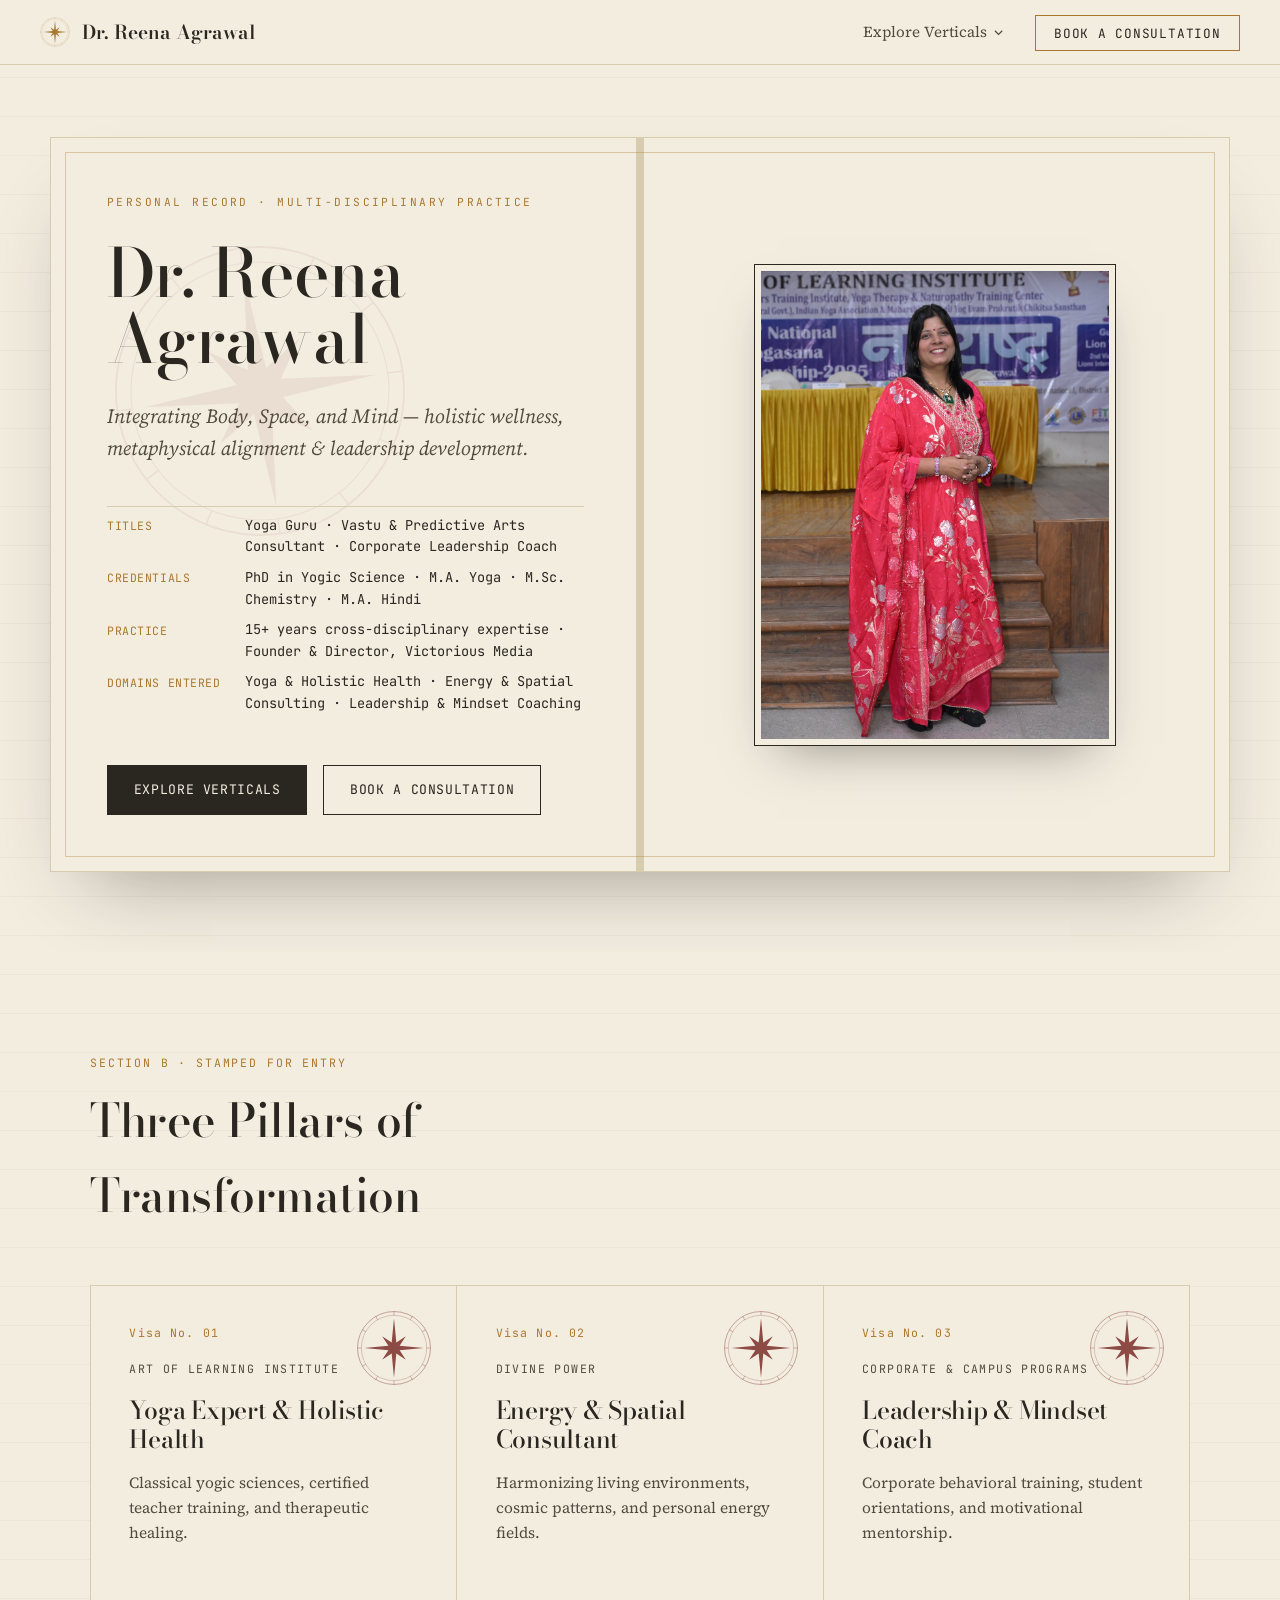
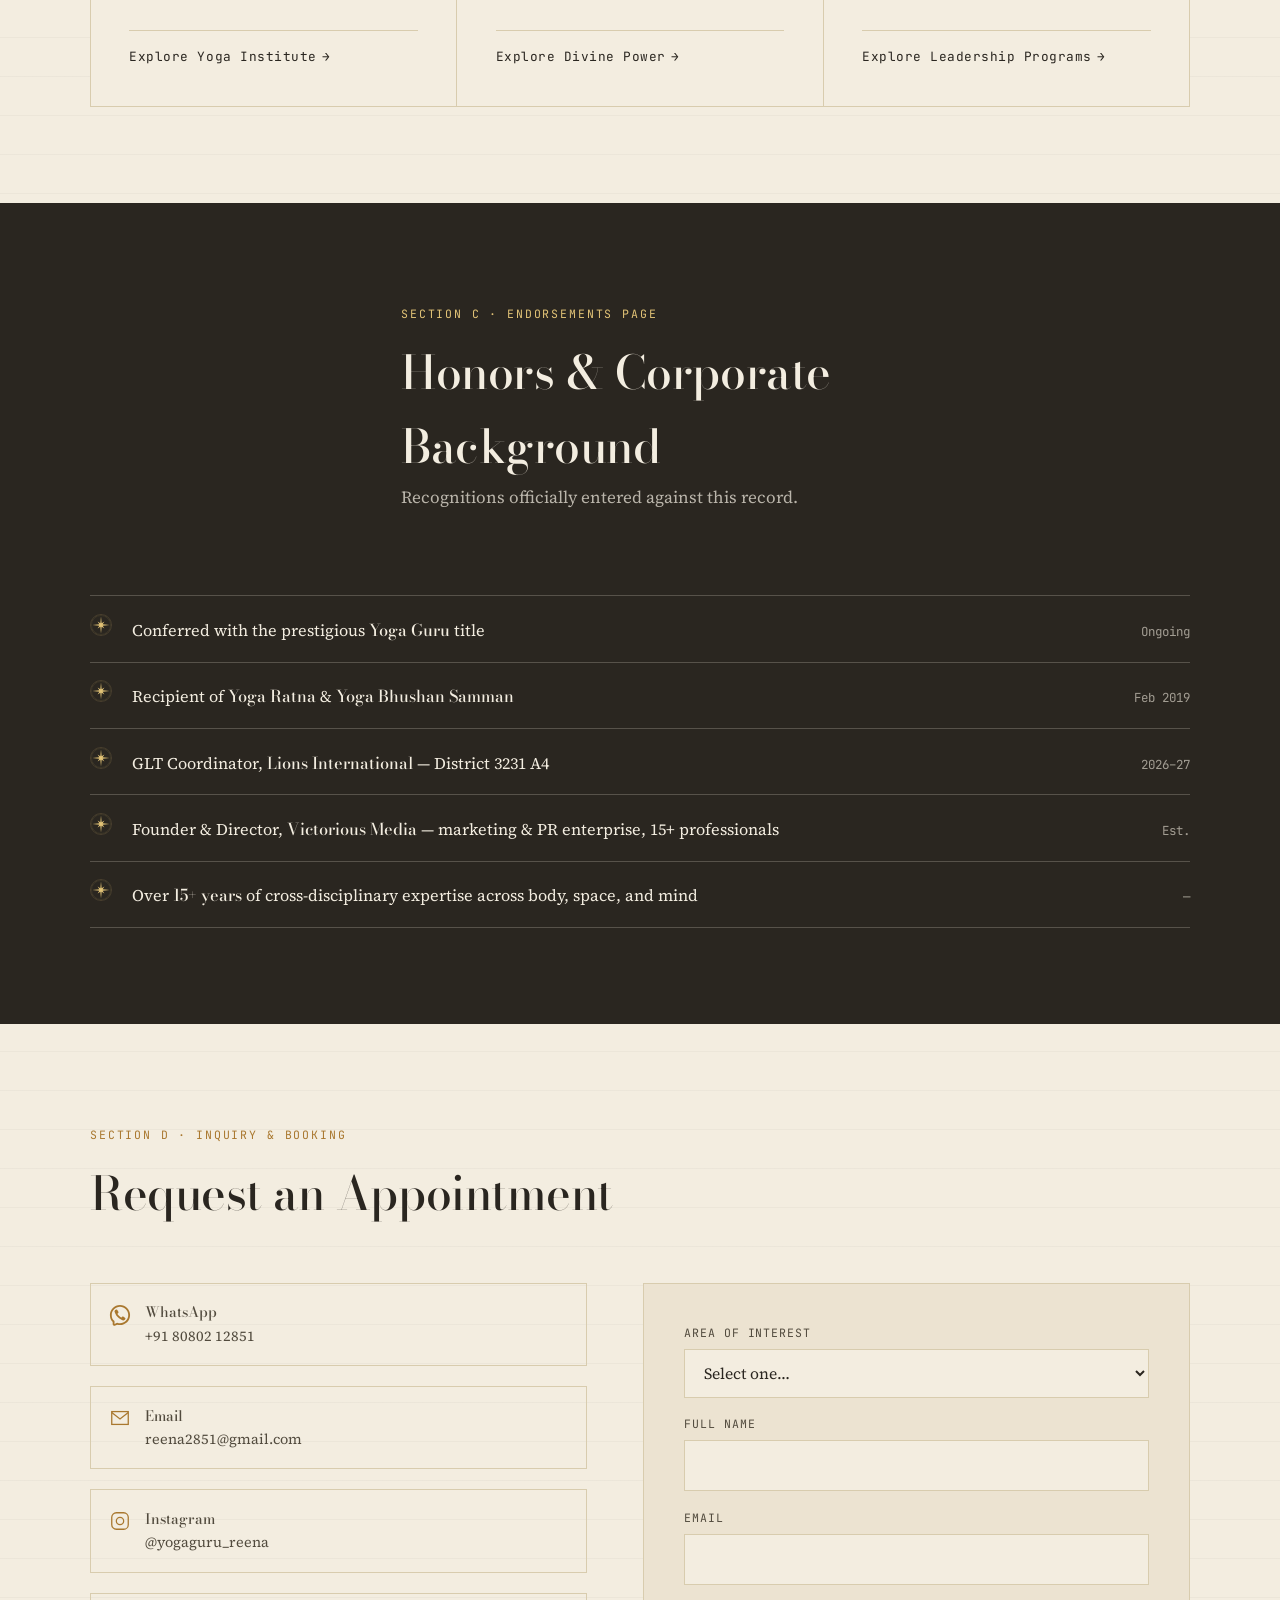
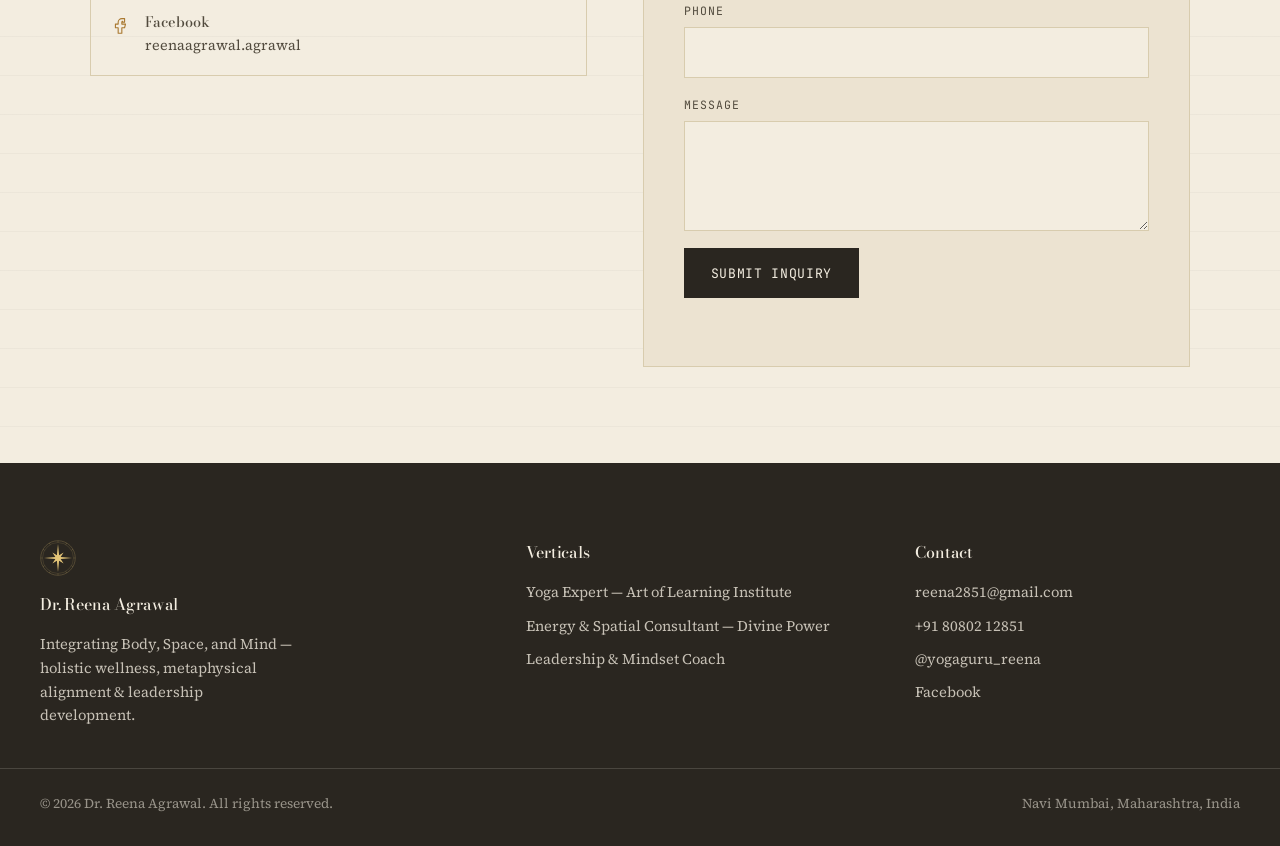
==== index.html @ efbd85fb "Build multi-vertical site for Dr. Reena Agrawal Static four-page site: a root personal-brand hub rou" ====
<!DOCTYPE html>
<html lang="en">
<head>
<meta charset="UTF-8">
<meta name="viewport" content="width=device-width, initial-scale=1.0">
<title>Dr. Reena Agrawal | Yoga Guru, Energy Consultant &amp; Leadership Coach</title>
<meta name="description" content="Dr. Reena Agrawal — Yoga Guru, Vastu &amp; predictive-arts consultant, and corporate leadership coach. Explore the Art of Learning Institute, Divine Power, and leadership programs.">
<link rel="icon" href="data:,">
<link rel="stylesheet" href="assets/css/root.css">
</head>
<body>
<!--
THESIS: A personal brand isn't a portfolio grid — it's a credentialed passport
granting entry to three domains, refusing the generic three-card hero template.
OWN-WORLD: Ivory laid paper, charcoal ink, warm-gold foil, a hand-drawn 12-point
compass-rose seal repeated as the site's colophon; Bodoni Moda display, Source
Serif 4 body, JetBrains Mono for credential data fields.
STORY: A visitor reads her as an internationally accredited guide, sees the
three domains as stamped visas she has already been granted passage into, and
chooses one to enter or books directly.
FIRST VIEWPORT: An open passport bio-data spread — her credential fields at
left as a data table, her portrait bordered like a passport photo at right, a
large translucent seal stamped across the fold.
FORM: Credential Passport, candidate 5 of 7 (audience-grounded list), seed key
a16bfc67, raised by the Provenance Ribbon's forking structure at the visa-panel
section.
FINISH: unreviewed and undocumented is unfinished; this build ends with the
finish review, the verdict, DESIGN.md, and every shipping raster carrying its
provenance.
-->
<a class="skip-link" href="#main">Skip to content</a>

<svg style="display:none" aria-hidden="true">
  <symbol id="seal-mark" viewBox="0 0 200 200">
    <circle cx="100" cy="100" r="96" fill="none" stroke="currentColor" stroke-width="1.25"/>
    <circle cx="100" cy="100" r="86" fill="none" stroke="currentColor" stroke-width="0.75"/>
    <g stroke="currentColor" stroke-width="1">
      <line x1="100" y1="4" x2="100" y2="14"/>
      <line x1="100" y1="4" x2="100" y2="14" transform="rotate(30 100 100)"/>
      <line x1="100" y1="4" x2="100" y2="14" transform="rotate(60 100 100)"/>
      <line x1="100" y1="4" x2="100" y2="14" transform="rotate(90 100 100)"/>
      <line x1="100" y1="4" x2="100" y2="14" transform="rotate(120 100 100)"/>
      <line x1="100" y1="4" x2="100" y2="14" transform="rotate(150 100 100)"/>
      <line x1="100" y1="4" x2="100" y2="14" transform="rotate(180 100 100)"/>
      <line x1="100" y1="4" x2="100" y2="14" transform="rotate(210 100 100)"/>
      <line x1="100" y1="4" x2="100" y2="14" transform="rotate(240 100 100)"/>
      <line x1="100" y1="4" x2="100" y2="14" transform="rotate(270 100 100)"/>
      <line x1="100" y1="4" x2="100" y2="14" transform="rotate(300 100 100)"/>
      <line x1="100" y1="4" x2="100" y2="14" transform="rotate(330 100 100)"/>
    </g>
    <path d="M100,22 L106.1,85.2 L131.1,68.9 L114.8,93.9 L178,100 L114.8,106.1 L131.1,131.1 L106.1,114.8 L100,178 L93.9,114.8 L68.9,131.1 L85.2,106.1 L22,100 L85.2,93.9 L68.9,68.9 L93.9,85.2 Z" fill="currentColor"/>
    <circle cx="100" cy="100" r="5" fill="currentColor"/>
  </symbol>
</svg>

<header class="site-header">
  <div class="site-header__inner">
    <a class="site-brand" href="index.html">
      <svg class="seal-mark"><use href="#seal-mark"></use></svg>
      Dr. Reena Agrawal
    </a>
    <nav class="site-nav">
      <button class="nav-toggle" aria-expanded="false" aria-controls="nav-menu" aria-label="Toggle menu">
        <svg width="22" height="16" viewBox="0 0 22 16" fill="none"><path d="M0 1H22M0 8H22M0 15H22" stroke="currentColor" stroke-width="1.5"/></svg>
      </button>
      <ul class="nav-menu" id="nav-menu">
        <li class="nav-item nav-item--dropdown" data-open="false">
          <button class="nav-dropdown-trigger" aria-expanded="false">
            Explore Verticals
            <svg class="chevron" viewBox="0 0 10 6" fill="none"><path d="M1 1L5 5L9 1" stroke="currentColor" stroke-width="1.4"/></svg>
          </button>
          <div class="nav-dropdown-collapse">
          <ul class="nav-dropdown">
            <li><a href="yoga-expert/index.html"><strong>Yoga Expert</strong><span>Art of Learning Institute</span></a></li>
            <li><a href="energy-spatial-consultant/index.html"><strong>Energy &amp; Spatial Consultant</strong><span>Divine Power</span></a></li>
            <li><a href="leadership-mindset-coach/index.html"><strong>Leadership &amp; Mindset Coach</strong><span>Corporate &amp; Campus Programs</span></a></li>
          </ul>
          </div>
        </li>
        <li><a class="nav-cta" href="#contact">Book a Consultation</a></li>
      </ul>
    </nav>
  </div>
</header>

<main id="main">

  <!-- ============ HERO: PASSPORT SPREAD ============ -->
  <section class="hero">
    <div class="passport-spread">
      <svg class="passport-seal seal-mark"><use href="#seal-mark"></use></svg>

      <div class="bio-data">
        <span class="bio-data__type">Personal Record &middot; Multi-Disciplinary Practice</span>
        <h1 class="bio-data__name">Dr. Reena<br>Agrawal</h1>
        <p class="bio-data__tagline">Integrating Body, Space, and Mind — holistic wellness, metaphysical alignment &amp; leadership development.</p>

        <dl class="bio-data__fields">
          <dt>Titles</dt>
          <dd>Yoga Guru &middot; Vastu &amp; Predictive Arts Consultant &middot; Corporate Leadership Coach</dd>
          <dt>Credentials</dt>
          <dd>PhD in Yogic Science &middot; M.A. Yoga &middot; M.Sc. Chemistry &middot; M.A. Hindi</dd>
          <dt>Practice</dt>
          <dd>15+ years cross-disciplinary expertise &middot; Founder &amp; Director, Victorious Media</dd>
          <dt>Domains Entered</dt>
          <dd>Yoga &amp; Holistic Health &middot; Energy &amp; Spatial Consulting &middot; Leadership &amp; Mindset Coaching</dd>
        </dl>

        <div class="hero-ctas">
          <a class="btn btn--primary" href="#verticals">Explore Verticals</a>
          <a class="btn btn--ghost" href="#contact">Book a Consultation</a>
        </div>
      </div>

      <figure class="passport-photo">
        <img src="assets/img/root/dr-agrawal-portrait.jpg" alt="Dr. Reena Agrawal, Yoga Guru, speaking on stage at the Art of Learning Institute's National Yogasana Championship" loading="eager">
      </figure>
    </div>
  </section>

  <!-- ============ THREE VISA PANELS ============ -->
  <section class="section" id="verticals">
    <div class="section-head">
      <span class="eyebrow-mono">Section B &middot; Stamped for Entry</span>
      <h2>Three Pillars of Transformation</h2>
    </div>

    <div class="visa-grid">
      <article class="visa-panel" data-reveal>
        <svg class="visa-panel__stamp"><use href="#seal-mark"></use></svg>
        <span class="visa-panel__no">Visa No. 01</span>
        <span class="visa-panel__brand">Art of Learning Institute</span>
        <h3>Yoga Expert &amp; Holistic Health</h3>
        <p>Classical yogic sciences, certified teacher training, and therapeutic healing.</p>
        <a class="visa-panel__link" href="yoga-expert/index.html">Explore Yoga Institute <span class="arrow">→</span></a>
      </article>

      <article class="visa-panel" data-reveal>
        <svg class="visa-panel__stamp"><use href="#seal-mark"></use></svg>
        <span class="visa-panel__no">Visa No. 02</span>
        <span class="visa-panel__brand">Divine Power</span>
        <h3>Energy &amp; Spatial Consultant</h3>
        <p>Harmonizing living environments, cosmic patterns, and personal energy fields.</p>
        <a class="visa-panel__link" href="energy-spatial-consultant/index.html">Explore Divine Power <span class="arrow">→</span></a>
      </article>

      <article class="visa-panel" data-reveal>
        <svg class="visa-panel__stamp"><use href="#seal-mark"></use></svg>
        <span class="visa-panel__no">Visa No. 03</span>
        <span class="visa-panel__brand">Corporate &amp; Campus Programs</span>
        <h3>Leadership &amp; Mindset Coach</h3>
        <p>Corporate behavioral training, student orientations, and motivational mentorship.</p>
        <a class="visa-panel__link" href="leadership-mindset-coach/index.html">Explore Leadership Programs <span class="arrow">→</span></a>
      </article>
    </div>
  </section>

  <!-- ============ ENDORSEMENTS (HONORS) ============ -->
  <section class="endorsements">
    <div class="section section-head" style="padding-bottom:0;">
      <span class="eyebrow-mono">Section C &middot; Endorsements Page</span>
      <h2>Honors &amp; Corporate Background</h2>
      <p>Recognitions officially entered against this record.</p>
    </div>
    <div class="section" style="padding-top:2rem;">
      <div class="ledger">
        <div class="ledger-row">
          <svg class="ledger-row__mark"><use href="#seal-mark"></use></svg>
          <span class="ledger-row__text">Conferred with the prestigious <strong>Yoga Guru</strong> title</span>
          <span class="ledger-row__date">Ongoing</span>
        </div>
        <div class="ledger-row">
          <svg class="ledger-row__mark"><use href="#seal-mark"></use></svg>
          <span class="ledger-row__text">Recipient of <strong>Yoga Ratna</strong> &amp; <strong>Yoga Bhushan Samman</strong></span>
          <span class="ledger-row__date">Feb 2019</span>
        </div>
        <div class="ledger-row">
          <svg class="ledger-row__mark"><use href="#seal-mark"></use></svg>
          <span class="ledger-row__text">GLT Coordinator, <strong>Lions International</strong> &mdash; District 3231 A4</span>
          <span class="ledger-row__date">2026&ndash;27</span>
        </div>
        <div class="ledger-row">
          <svg class="ledger-row__mark"><use href="#seal-mark"></use></svg>
          <span class="ledger-row__text">Founder &amp; Director, <strong>Victorious Media</strong> &mdash; marketing &amp; PR enterprise, 15+ professionals</span>
          <span class="ledger-row__date">Est.</span>
        </div>
        <div class="ledger-row">
          <svg class="ledger-row__mark"><use href="#seal-mark"></use></svg>
          <span class="ledger-row__text">Over <strong>15+ years</strong> of cross-disciplinary expertise across body, space, and mind</span>
          <span class="ledger-row__date">&mdash;</span>
        </div>
      </div>
    </div>
  </section>

  <!-- ============ CONTACT ============ -->
  <section class="section" id="contact">
    <div class="section-head">
      <span class="eyebrow-mono">Section D &middot; Inquiry &amp; Booking</span>
      <h2>Request an Appointment</h2>
    </div>

    <div class="contact-wrap">
      <div class="contact-channels">
        <a class="contact-channel" href="https://wa.me/918080212851" target="_blank" rel="noopener">
          <svg viewBox="0 0 24 24" fill="currentColor"><path d="M6.014 8.00613C6.12827 7.1024 7.30277 5.87414 8.23488 6.01043L8.23339 6.00894C9.14051 6.18132 9.85859 7.74261 10.2635 8.44465C10.5504 8.95402 10.3641 9.4701 10.0965 9.68787C9.7355 9.97883 9.17099 10.3803 9.28943 10.7834C9.5 11.5 12 14 13.2296 14.7107C13.695 14.9797 14.0325 14.2702 14.3207 13.9067C14.5301 13.6271 15.0466 13.46 15.5548 13.736C16.3138 14.178 17.0288 14.6917 17.69 15.27C18.0202 15.546 18.0977 15.9539 17.8689 16.385C17.4659 17.1443 16.3003 18.1456 15.4542 17.9421C13.9764 17.5868 8 15.27 6.08033 8.55801C5.97237 8.24048 5.99955 8.12044 6.014 8.00613Z"/><path fill-rule="evenodd" clip-rule="evenodd" d="M12 23C10.7764 23 10.0994 22.8687 9 22.5L6.89443 23.5528C5.56462 24.2177 4 23.2507 4 21.7639V19.5C1.84655 17.492 1 15.1767 1 12C1 5.92487 5.92487 1 12 1C18.0751 1 23 5.92487 23 12C23 18.0751 18.0751 23 12 23ZM6 18.6303L5.36395 18.0372C3.69087 16.4772 3 14.7331 3 12C3 7.02944 7.02944 3 12 3C16.9706 3 21 7.02944 21 12C21 16.9706 16.9706 21 12 21C11.0143 21 10.552 20.911 9.63595 20.6038L8.84847 20.3397L6 21.7639V18.6303Z"/></svg>
          <span><strong>WhatsApp</strong><span>+91 80802 12851</span></span>
        </a>
        <a class="contact-channel" href="mailto:reena2851@gmail.com">
          <svg viewBox="0 0 24 24" fill="none"><rect x="3" y="5" width="18" height="14" stroke="currentColor" stroke-width="1.4"/><path d="M3 6l9 7 9-7" stroke="currentColor" stroke-width="1.4"/></svg>
          <span><strong>Email</strong><span>reena2851@gmail.com</span></span>
        </a>
        <a class="contact-channel" href="https://www.instagram.com/yogaguru_reena/" target="_blank" rel="noopener">
          <svg viewBox="0 0 24 24" fill="none"><rect x="3" y="3" width="18" height="18" rx="5" stroke="currentColor" stroke-width="1.4"/><circle cx="12" cy="12" r="4" stroke="currentColor" stroke-width="1.4"/></svg>
          <span><strong>Instagram</strong><span>@yogaguru_reena</span></span>
        </a>
        <a class="contact-channel" href="https://www.facebook.com/reenaagrawal.agrawal" target="_blank" rel="noopener">
          <svg viewBox="0 0 24 24" fill="none"><path d="M14 9h3V5h-3c-2 0-4 1.6-4 4v2H7v4h3v6h4v-6h3l1-4h-4V9c0-.6.4-1 1-1Z" stroke="currentColor" stroke-width="1.2" stroke-linejoin="round"/></svg>
          <span><strong>Facebook</strong><span>reenaagrawal.agrawal</span></span>
        </a>
      </div>

      <form class="form-card" data-lead-form="index.html" action="https://formspree.io/f/YOUR_FORM_ID" method="POST">
        <div class="field">
          <label for="interest">Area of Interest</label>
          <select id="interest" name="Category" required>
            <option value="">Select one&hellip;</option>
            <option value="Yoga Training">Yoga Training</option>
            <option value="Vastu/Astro Consultation">Vastu / Astro Consultation</option>
            <option value="Corporate/Student Workshop">Corporate / Student Workshop</option>
          </select>
        </div>
        <div class="field">
          <label for="name">Full Name</label>
          <input id="name" name="Name" type="text" required>
        </div>
        <div class="field">
          <label for="email">Email</label>
          <input id="email" name="Email" type="email" required>
        </div>
        <div class="field">
          <label for="phone">Phone</label>
          <input id="phone" name="Phone" type="tel">
        </div>
        <div class="field">
          <label for="message">Message</label>
          <textarea id="message" name="Message"></textarea>
        </div>
        <button class="btn btn--primary" type="submit">Submit Inquiry</button>
        <p class="form-status" data-form-status role="status"></p>
      </form>
    </div>
  </section>

</main>

<footer class="site-footer">
  <div class="site-footer__inner">
    <div class="footer-brand">
      <svg class="seal-mark"><use href="#seal-mark"></use></svg>
      <h4>Dr. Reena Agrawal</h4>
      <p style="max-width:32ch;font-size:0.92rem;">Integrating Body, Space, and Mind — holistic wellness, metaphysical alignment &amp; leadership development.</p>
    </div>
    <div>
      <h4>Verticals</h4>
      <ul class="footer-links">
        <li><a href="yoga-expert/index.html">Yoga Expert — Art of Learning Institute</a></li>
        <li><a href="energy-spatial-consultant/index.html">Energy &amp; Spatial Consultant — Divine Power</a></li>
        <li><a href="leadership-mindset-coach/index.html">Leadership &amp; Mindset Coach</a></li>
      </ul>
    </div>
    <div>
      <h4>Contact</h4>
      <ul class="footer-links">
        <li><a href="mailto:reena2851@gmail.com">reena2851@gmail.com</a></li>
        <li><a href="https://wa.me/918080212851">+91 80802 12851</a></li>
        <li><a href="https://www.instagram.com/yogaguru_reena/">@yogaguru_reena</a></li>
        <li><a href="https://www.facebook.com/reenaagrawal.agrawal">Facebook</a></li>
      </ul>
    </div>
  </div>
  <div class="site-footer__bottom">
    <span>&copy; 2026 Dr. Reena Agrawal. All rights reserved.</span>
    <span>Navi Mumbai, Maharashtra, India</span>
  </div>
</footer>

<script src="assets/js/main.js"></script>
<script src="assets/js/root.js"></script>
</body>
</html>
---- assets/css/root.css ----
@import url("base.css");
@import url("https://fonts.googleapis.com/css2?family=Bodoni+Moda:ital,opsz,wght@0,6..96,400..700;1,6..96,400..700&family=Source+Serif+4:ital,opsz,wght@0,8..60,400;0,8..60,500;0,8..60,600;1,8..60,400&family=JetBrains+Mono:wght@400;500;600&display=swap");

:root {
  --ivory: #f3ede0;
  --ivory-deep: #ece3d1;
  --paper-line: #d8ccae;
  --charcoal: #2a2620;
  --charcoal-soft: #514a3d;
  --gold: #a9782f;
  --gold-bright: #c99a3f;
  --gold-foil: #e3c477;
  --stamp-red: #7c2f2a;

  --font-display: "Bodoni Moda", "Times New Roman", serif;
  --font-body: "Source Serif 4", Georgia, serif;
  --font-mono: "JetBrains Mono", ui-monospace, monospace;

  color-scheme: light;
}

body {
  background: var(--ivory);
  color: var(--charcoal);
  font-family: var(--font-body);
  font-size: 1.0625rem;
  line-height: 1.6;
  background-image:
    repeating-linear-gradient(180deg, transparent 0 38px, rgba(42,38,32,0.035) 38px 39px);
}

::selection { background: var(--gold-foil); color: var(--charcoal); }

:focus-visible { outline: 2px solid var(--gold); outline-offset: 3px; }

a { transition: opacity 0.2s ease; }

h1, h2, h3, h4 {
  font-family: var(--font-display);
  font-weight: 500;
  letter-spacing: -0.01em;
  color: var(--charcoal);
}

.eyebrow-mono {
  font-family: var(--font-mono);
  font-size: 0.72rem;
  letter-spacing: 0.16em;
  text-transform: uppercase;
  color: var(--gold);
}

.seal-mark { color: currentColor; }

/* ---------------- Header ---------------- */

.site-header {
  background: rgba(243, 237, 224, 0.88);
  backdrop-filter: blur(10px);
  border-bottom: 1px solid var(--paper-line);
}

.site-brand {
  font-family: var(--font-display);
  font-size: 1.2rem;
  color: var(--charcoal);
}

.site-brand .seal-mark {
  width: 30px;
  height: 30px;
  color: var(--gold);
}

.nav-menu a, .nav-dropdown-trigger { color: var(--charcoal-soft); font-size: 0.95rem; }
.nav-dropdown-trigger { font-family: inherit; }

.nav-dropdown {
  background: var(--ivory);
  border: 1px solid var(--paper-line);
  box-shadow: 0 18px 40px -18px rgba(42,38,32,0.35);
}

.nav-dropdown a { border-bottom: 1px solid var(--paper-line); }
.nav-dropdown a:last-child { border-bottom: none; }
.nav-dropdown a strong { font-family: var(--font-display); font-weight: 500; font-size: 1rem; }
.nav-dropdown a span { font-size: 0.8rem; color: var(--charcoal-soft); }
.nav-dropdown a:hover { background: var(--ivory-deep); }

.nav-cta {
  border: 1px solid var(--gold);
  padding: 0.55rem 1.15rem;
  color: var(--charcoal) !important;
  font-family: var(--font-mono);
  font-size: 0.8rem !important;
  letter-spacing: 0.06em;
  text-transform: uppercase;
}
.nav-cta:hover { background: var(--gold); color: var(--ivory) !important; }

@media (max-width: 860px) {
  .nav-menu { background: var(--ivory); border-left: 1px solid var(--paper-line); }
}

/* ---------------- Hero: Passport spread ---------------- */

.hero {
  position: relative;
  overflow: hidden;
  padding: clamp(2.5rem, 6vw, 4.5rem) clamp(1.25rem, 4vw, 2.5rem) clamp(3rem, 7vw, 5rem);
}

.passport-spread {
  max-width: 1180px;
  margin: 0 auto;
  position: relative;
  border: 1px solid var(--paper-line);
  background:
    linear-gradient(90deg, transparent 49.7%, var(--paper-line) 49.7% 50.3%, transparent 50.3%),
    var(--ivory);
  box-shadow: 0 40px 80px -40px rgba(42,38,32,0.45);
  display: grid;
  grid-template-columns: 1fr 1fr;
  min-height: 560px;
}

.passport-spread::before {
  content: "";
  position: absolute;
  inset: 14px;
  border: 1px solid rgba(169,120,47,0.35);
  pointer-events: none;
}

.passport-seal {
  position: absolute;
  top: 14%;
  left: 5%;
  width: clamp(180px, 26vw, 300px);
  height: clamp(180px, 26vw, 300px);
  color: var(--stamp-red);
  opacity: 0.07;
  transform: rotate(-8deg);
  pointer-events: none;
  z-index: 0;
}

.bio-data {
  position: relative;
  z-index: 2;
  padding: clamp(2rem, 5vw, 3.5rem);
  display: flex;
  flex-direction: column;
  gap: 1.75rem;
}

.bio-data__type {
  font-family: var(--font-mono);
  font-size: 0.7rem;
  letter-spacing: 0.22em;
  text-transform: uppercase;
  color: var(--gold);
}

.bio-data__name {
  font-size: clamp(2.4rem, 6vw, 4.2rem);
  line-height: 0.98;
}

.bio-data__tagline {
  max-width: 46ch;
  font-size: clamp(1.05rem, 2vw, 1.25rem);
  color: var(--charcoal-soft);
  font-style: italic;
}

.bio-data__fields {
  display: grid;
  grid-template-columns: auto 1fr;
  gap: 0.55rem 1.5rem;
  font-family: var(--font-mono);
  font-size: 0.85rem;
  padding-top: 0.5rem;
  border-top: 1px solid var(--paper-line);
}

.bio-data__fields dt {
  color: var(--gold);
  letter-spacing: 0.05em;
  text-transform: uppercase;
  font-size: 0.72rem;
  align-self: start;
  padding-top: 0.15rem;
}

.bio-data__fields dd {
  margin: 0;
  color: var(--charcoal);
}

.hero-ctas {
  display: flex;
  flex-wrap: wrap;
  gap: 1rem;
  margin-top: 0.5rem;
}

.btn {
  display: inline-flex;
  align-items: center;
  gap: 0.5em;
  padding: 0.85rem 1.6rem;
  font-family: var(--font-mono);
  font-size: 0.82rem;
  letter-spacing: 0.05em;
  text-transform: uppercase;
  border: 1px solid var(--charcoal);
}

.btn--primary { background: var(--charcoal); color: var(--ivory); }
.btn--primary:hover { background: var(--gold); border-color: var(--gold); color: var(--charcoal); }
.btn--ghost { background: transparent; color: var(--charcoal); }
.btn--ghost:hover { background: var(--charcoal); color: var(--ivory); }

.passport-photo {
  position: relative;
  z-index: 2;
  width: min(100%, 360px);
  margin: clamp(1.75rem, 4vw, 3rem) auto;
  border: 6px solid var(--ivory);
  outline: 1px solid var(--charcoal);
  box-shadow: 0 24px 50px -24px rgba(42,38,32,0.5);
  overflow: hidden;
  aspect-ratio: 3 / 4;
  align-self: center;
}

.passport-photo img {
  width: 100%;
  height: 100%;
  object-fit: cover;
  filter: sepia(0.12) saturate(1.05) contrast(1.02);
}

@media (max-width: 860px) {
  .passport-spread {
    grid-template-columns: 1fr;
    background: var(--ivory);
  }
  .passport-photo { margin: 0 auto clamp(1.75rem, 4vw, 3rem); order: -1; aspect-ratio: 16/10; }
}

/* ---------------- Section shell ---------------- */

.section {
  max-width: 1180px;
  margin: 0 auto;
  padding: clamp(3.5rem, 8vw, 6rem) clamp(1.25rem, 4vw, 2.5rem);
}

.section-head {
  max-width: 62ch;
  margin-bottom: clamp(2rem, 5vw, 3.25rem);
}

.section-head h2 {
  font-size: clamp(1.9rem, 4vw, 2.9rem);
  margin-top: 0.6rem;
}

/* ---------------- Visa panels (verticals) ---------------- */

.visa-grid {
  display: grid;
  grid-template-columns: repeat(3, 1fr);
  gap: 1px;
  background: var(--paper-line);
  border: 1px solid var(--paper-line);
}

.visa-panel {
  position: relative;
  background: var(--ivory);
  padding: clamp(1.85rem, 3vw, 2.5rem);
  display: flex;
  flex-direction: column;
  gap: 1.1rem;
  min-height: 420px;
  opacity: 0;
  transform: translateY(18px);
  transition: opacity 0.6s ease, transform 0.6s ease;
}

.visa-panel[data-revealed="true"] { opacity: 1; transform: translateY(0); }
.visa-panel:nth-child(2) { transition-delay: 0.12s; }
.visa-panel:nth-child(3) { transition-delay: 0.24s; }

.visa-panel__stamp {
  position: absolute;
  top: 1.5rem;
  right: 1.5rem;
  width: 76px;
  height: 76px;
  color: var(--stamp-red);
  opacity: 0.85;
}

.visa-panel__no {
  font-family: var(--font-mono);
  font-size: 0.72rem;
  color: var(--gold);
  letter-spacing: 0.1em;
}

.visa-panel__brand {
  font-family: var(--font-mono);
  font-size: 0.72rem;
  text-transform: uppercase;
  letter-spacing: 0.12em;
  color: var(--charcoal-soft);
}

.visa-panel h3 {
  font-size: 1.55rem;
  line-height: 1.15;
}

.visa-panel p { color: var(--charcoal-soft); font-size: 0.97rem; }

.visa-panel__link {
  margin-top: auto;
  font-family: var(--font-mono);
  font-size: 0.8rem;
  letter-spacing: 0.04em;
  padding-top: 1rem;
  border-top: 1px solid var(--paper-line);
  display: inline-flex;
  align-items: center;
  gap: 0.4em;
}

.visa-panel__link .arrow { transition: transform 0.2s ease; }
.visa-panel:hover .visa-panel__link .arrow { transform: translateX(4px); }

@media (max-width: 900px) {
  .visa-grid { grid-template-columns: 1fr; }
}

/* ---------------- Endorsements (honors) ---------------- */

.endorsements {
  background: var(--charcoal);
  color: var(--ivory);
}

.endorsements h2 { color: var(--ivory); }
.endorsements .section-head p { color: rgba(243,237,224,0.72); }
.endorsements .eyebrow-mono { color: var(--gold-foil); }

.ledger {
  display: grid;
  gap: 0;
  border-top: 1px solid rgba(243,237,224,0.22);
}

.ledger-row {
  display: grid;
  grid-template-columns: auto 1fr auto;
  gap: 1.25rem;
  align-items: baseline;
  padding: 1.1rem 0;
  border-bottom: 1px solid rgba(243,237,224,0.22);
}

.ledger-row__mark {
  width: 22px;
  height: 22px;
  color: var(--gold-foil);
  flex-shrink: 0;
}

.ledger-row__text { font-size: 1.02rem; }
.ledger-row__text strong { font-family: var(--font-display); font-weight: 500; }

.ledger-row__date {
  font-family: var(--font-mono);
  font-size: 0.78rem;
  color: rgba(243,237,224,0.6);
  white-space: nowrap;
}

/* ---------------- Contact ---------------- */

.contact-wrap {
  display: grid;
  grid-template-columns: 1fr 1.1fr;
  gap: clamp(2rem, 5vw, 3.5rem);
  align-items: start;
}

@media (max-width: 900px) {
  .contact-wrap { grid-template-columns: 1fr; }
}

.contact-channels {
  display: flex;
  flex-direction: column;
  gap: 1.25rem;
}

.contact-channel {
  display: flex;
  align-items: flex-start;
  gap: 0.9rem;
  padding: 1.1rem;
  border: 1px solid var(--paper-line);
}

.contact-channel svg { width: 22px; height: 22px; color: var(--gold); flex-shrink: 0; margin-top: 0.15rem; }
.contact-channel strong { font-family: var(--font-display); font-weight: 500; display: block; }
.contact-channel span { font-size: 0.9rem; color: var(--charcoal-soft); }

.form-card {
  border: 1px solid var(--paper-line);
  padding: clamp(1.75rem, 4vw, 2.5rem);
  background: var(--ivory-deep);
}

.field {
  display: flex;
  flex-direction: column;
  gap: 0.4rem;
  margin-bottom: 1.1rem;
}

.field label {
  font-family: var(--font-mono);
  font-size: 0.72rem;
  letter-spacing: 0.08em;
  text-transform: uppercase;
  color: var(--charcoal-soft);
}

.field input, .field select, .field textarea {
  border: 1px solid var(--paper-line);
  background: var(--ivory);
  padding: 0.75rem 0.9rem;
  font-family: var(--font-body);
  font-size: 0.98rem;
  color: var(--charcoal);
}

.field input:focus, .field select:focus, .field textarea:focus {
  outline: 2px solid var(--gold);
  outline-offset: 1px;
}

.field textarea { resize: vertical; min-height: 110px; }

.form-status {
  font-family: var(--font-mono);
  font-size: 0.82rem;
  margin-top: 0.75rem;
  min-height: 1.2em;
}

.form-status[data-state="notice"] { color: var(--stamp-red); }
.form-status[data-state="pending"] { color: var(--gold); }

/* ---------------- Footer ---------------- */

.site-footer {
  background: var(--charcoal);
  color: rgba(243,237,224,0.78);
}

.site-footer h4 {
  color: var(--ivory);
  font-size: 1rem;
  margin-bottom: 1rem;
}

.site-footer a:hover { opacity: 0.7; }

.footer-brand .seal-mark { width: 36px; height: 36px; color: var(--gold-foil); margin-bottom: 1rem; }

.footer-links li { margin-bottom: 0.6rem; font-size: 0.92rem; }

.site-footer__bottom {
  border-top: 1px solid rgba(243,237,224,0.16);
  color: rgba(243,237,224,0.55);
}
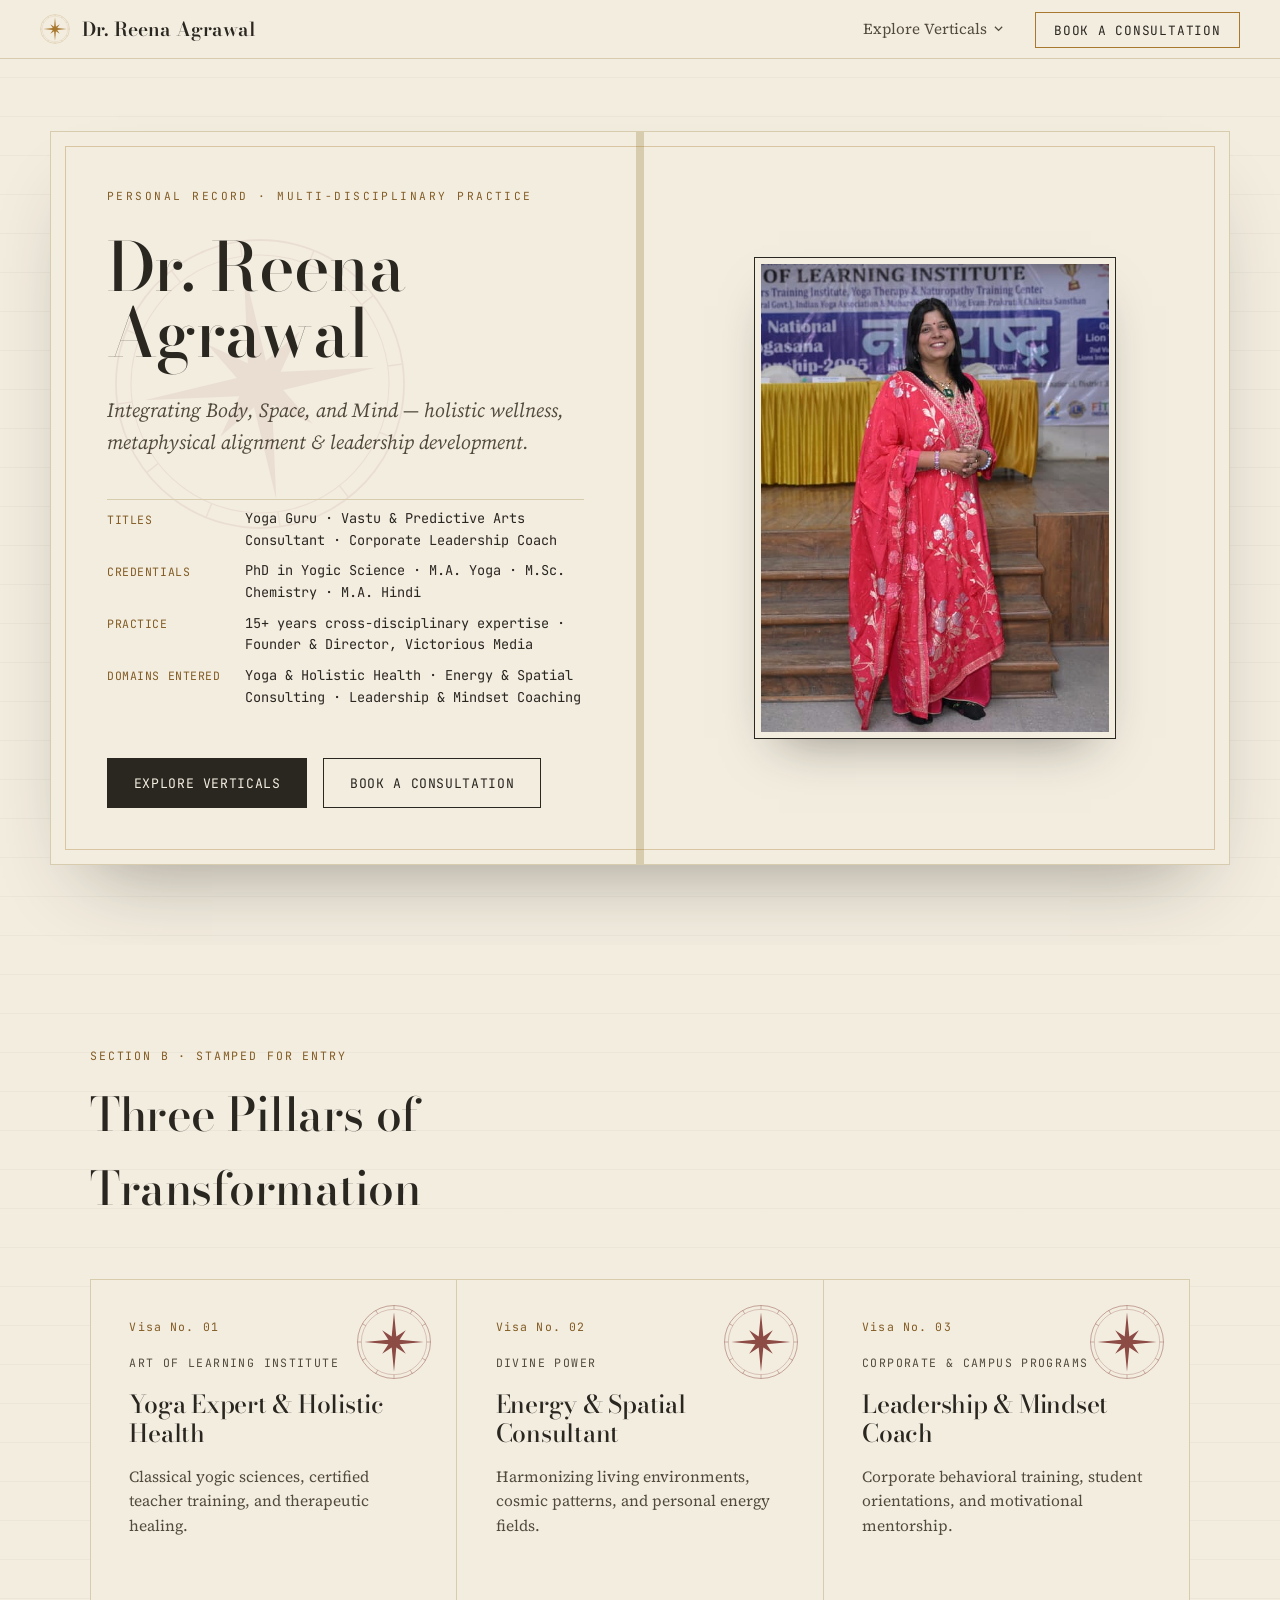
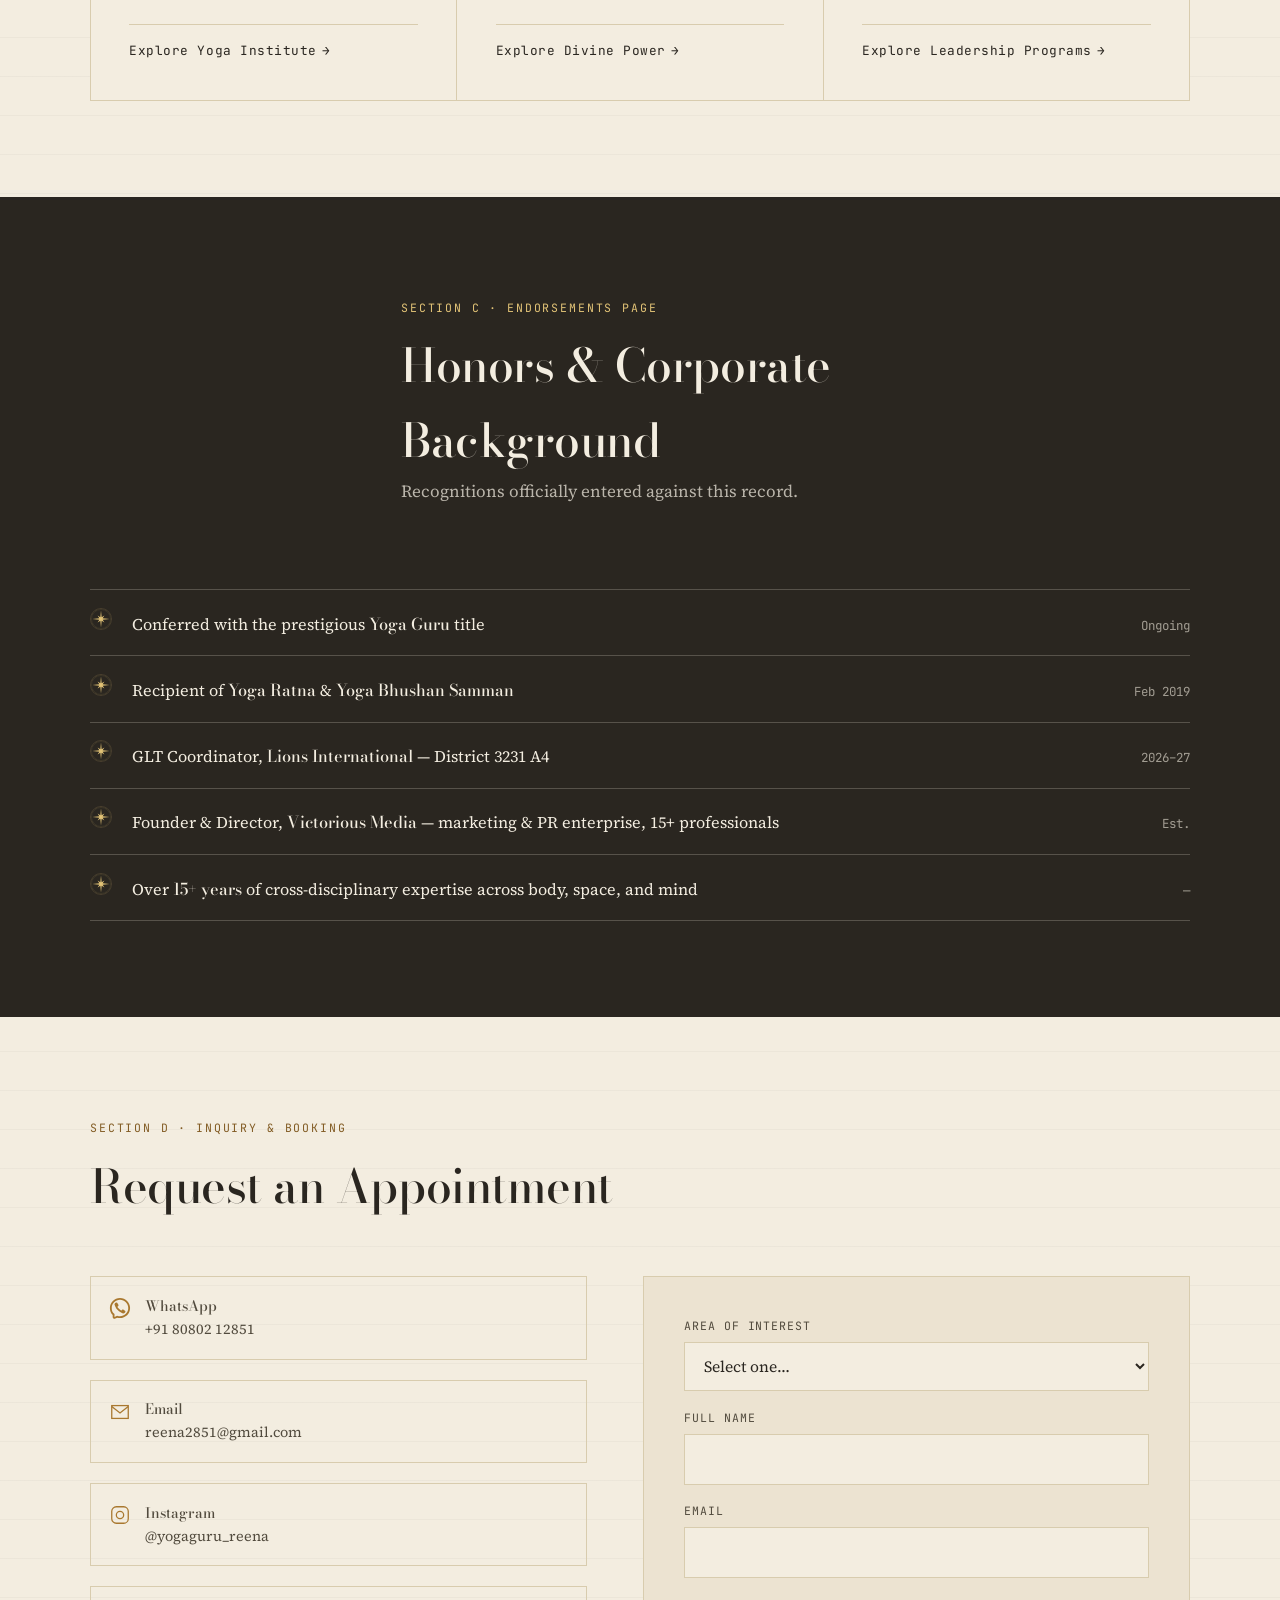
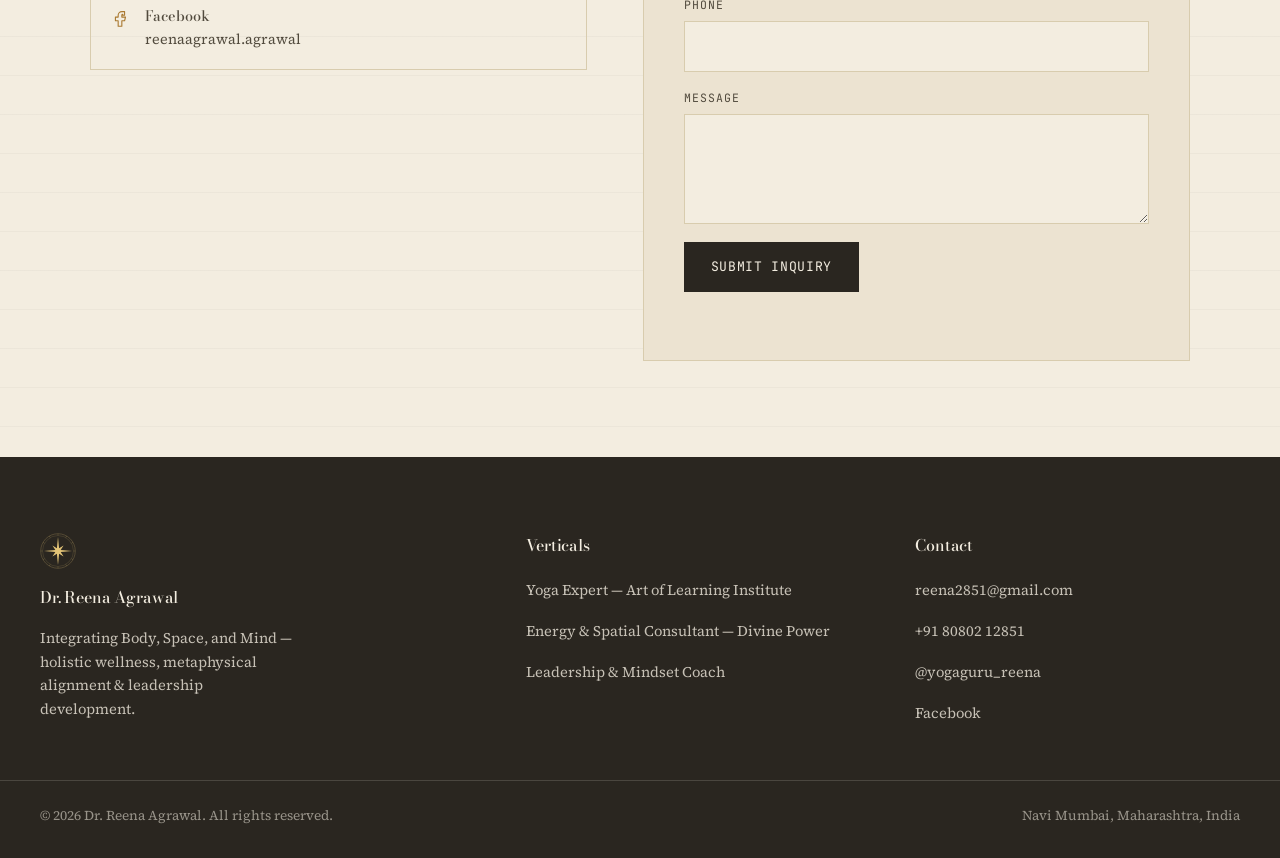
==== commit 0defd0aa: "Fix audit findings: mobile form overflow, contrast, a11y, motion, fonts - Contact form no longer cli" ====
--- a/index.html
+++ b/index.html
@@ -6,6 +6,10 @@
 <title>Dr. Reena Agrawal | Yoga Guru, Energy Consultant &amp; Leadership Coach</title>
 <meta name="description" content="Dr. Reena Agrawal — Yoga Guru, Vastu &amp; predictive-arts consultant, and corporate leadership coach. Explore the Art of Learning Institute, Divine Power, and leadership programs.">
 <link rel="icon" href="data:,">
+<link rel="preconnect" href="https://fonts.googleapis.com">
+<link rel="preconnect" href="https://fonts.gstatic.com" crossorigin>
+<link rel="stylesheet" href="https://fonts.googleapis.com/css2?family=Bodoni+Moda:ital,opsz,wght@0,6..96,400..700;1,6..96,400..700&amp;family=Source+Serif+4:ital,opsz,wght@0,8..60,400;0,8..60,500;0,8..60,600;1,8..60,400&amp;family=JetBrains+Mono:wght@400;500;600&amp;display=swap">
+<link rel="stylesheet" href="assets/css/base.css">
 <link rel="stylesheet" href="assets/css/root.css">
 </head>
 <body>
@@ -65,12 +69,12 @@
       </button>
       <ul class="nav-menu" id="nav-menu">
         <li class="nav-item nav-item--dropdown" data-open="false">
-          <button class="nav-dropdown-trigger" aria-expanded="false">
+          <button class="nav-dropdown-trigger" aria-expanded="false" aria-controls="verticals-menu">
             Explore Verticals
             <svg class="chevron" viewBox="0 0 10 6" fill="none"><path d="M1 1L5 5L9 1" stroke="currentColor" stroke-width="1.4"/></svg>
           </button>
           <div class="nav-dropdown-collapse">
-          <ul class="nav-dropdown">
+          <ul class="nav-dropdown" id="verticals-menu">
             <li><a href="yoga-expert/index.html"><strong>Yoga Expert</strong><span>Art of Learning Institute</span></a></li>
             <li><a href="energy-spatial-consultant/index.html"><strong>Energy &amp; Spatial Consultant</strong><span>Divine Power</span></a></li>
             <li><a href="leadership-mindset-coach/index.html"><strong>Leadership &amp; Mindset Coach</strong><span>Corporate &amp; Campus Programs</span></a></li>
@@ -113,7 +117,7 @@
       </div>
 
       <figure class="passport-photo">
-        <img src="assets/img/root/dr-agrawal-portrait.jpg" alt="Dr. Reena Agrawal, Yoga Guru, speaking on stage at the Art of Learning Institute's National Yogasana Championship" loading="eager">
+        <img src="assets/img/root/dr-agrawal-portrait.jpg" srcset="assets/img/root/dr-agrawal-portrait-800.jpg 800w, assets/img/root/dr-agrawal-portrait.jpg 1600w" sizes="(max-width: 860px) 100vw, 480px" alt="Dr. Reena Agrawal, Yoga Guru, speaking on stage at the Art of Learning Institute's National Yogasana Championship" loading="eager">
       </figure>
     </div>
   </section>
--- a/assets/css/base.css
+++ b/assets/css/base.css
@@ -0,0 +1,380 @@
+/* ============================================================
+   BASE — shared reset, typography loading, and structural
+   skeleton for header/footer. Each vertical reskins these
+   classes with its own palette; markup and behavior stay
+   consistent so the site reads as one hand across four worlds.
+   ============================================================ */
+
+*, *::before, *::after { box-sizing: border-box; }
+
+html {
+  -webkit-text-size-adjust: 100%;
+  scroll-behavior: smooth;
+  overflow-x: hidden;
+}
+
+body {
+  margin: 0;
+  min-height: 100vh;
+  -webkit-font-smoothing: antialiased;
+  text-rendering: optimizeLegibility;
+}
+
+img, picture, video, canvas, svg {
+  display: block;
+  max-width: 100%;
+}
+
+input, button, textarea, select {
+  font: inherit;
+  color: inherit;
+}
+
+button { cursor: pointer; }
+
+a {
+  color: inherit;
+  text-decoration: none;
+}
+
+ul, ol { list-style: none; margin: 0; padding: 0; }
+
+h1, h2, h3, h4, p, figure { margin: 0; }
+
+.visually-hidden {
+  position: absolute;
+  width: 1px;
+  height: 1px;
+  padding: 0;
+  margin: -1px;
+  overflow: hidden;
+  clip: rect(0, 0, 0, 0);
+  white-space: nowrap;
+  border: 0;
+}
+
+:focus-visible {
+  outline-offset: 3px;
+}
+
+/* ---------- Shared header skeleton ---------- */
+
+.site-header {
+  position: sticky;
+  top: 0;
+  z-index: 100;
+  width: 100%;
+}
+
+.site-header__inner {
+  max-width: 1280px;
+  margin: 0 auto;
+  display: flex;
+  align-items: center;
+  justify-content: space-between;
+  gap: 1.5rem;
+  padding: 0.8rem clamp(1.25rem, 4vw, 2.5rem);
+}
+
+.site-header__brands {
+  display: flex;
+  align-items: center;
+  gap: clamp(1rem, 3vw, 2rem);
+  min-width: 0;
+}
+
+.site-header__subbrand {
+  display: flex;
+  align-items: center;
+  gap: 0.65rem;
+  padding-left: clamp(1rem, 3vw, 2rem);
+  border-left: 1px solid rgba(128, 128, 128, 0.35);
+  font-family: var(--font-mono);
+  font-size: 0.76rem;
+  letter-spacing: 0.02em;
+  white-space: nowrap;
+}
+
+.site-header__submark {
+  height: 34px;
+  width: auto;
+  display: block;
+  transform-origin: left center;
+  transition: transform 0.25s ease;
+}
+
+.site-header[data-scrolled="true"] .site-header__submark {
+  transform: scale(0.72);
+}
+
+@media (max-width: 1080px) {
+  .site-header__subbrand { display: none; }
+}
+
+.site-brand {
+  display: flex;
+  align-items: center;
+  gap: 0.75rem;
+  font-weight: 600;
+  white-space: nowrap;
+}
+
+.site-nav {
+  display: flex;
+  align-items: center;
+}
+
+.nav-toggle {
+  display: none;
+  background: none;
+  border: none;
+  padding: 0.5rem;
+}
+
+.nav-menu {
+  display: flex;
+  align-items: center;
+  gap: clamp(1rem, 2.5vw, 2rem);
+}
+
+.nav-item--dropdown {
+  position: relative;
+}
+
+.nav-dropdown-trigger {
+  display: flex;
+  align-items: center;
+  gap: 0.4em;
+  background: none;
+  border: none;
+  padding: 0.25rem 0;
+}
+
+.nav-dropdown-trigger .chevron {
+  transition: transform 0.25s ease;
+  width: 0.6em;
+  height: 0.6em;
+}
+
+.nav-item--dropdown[data-open="true"] .chevron {
+  transform: rotate(180deg);
+}
+
+.nav-dropdown {
+  position: absolute;
+  top: calc(100% + 0.9rem);
+  left: 50%;
+  transform: translateX(-50%) translateY(-8px);
+  min-width: 320px;
+  opacity: 0;
+  visibility: hidden;
+  pointer-events: none;
+  transition: opacity 0.2s ease, transform 0.2s ease;
+  z-index: 50;
+}
+
+.nav-item--dropdown[data-open="true"] .nav-dropdown {
+  opacity: 1;
+  visibility: visible;
+  pointer-events: auto;
+  transform: translateX(-50%) translateY(0);
+}
+
+.nav-dropdown a {
+  display: flex;
+  flex-direction: column;
+  gap: 0.15rem;
+  padding: 0.85rem 1.1rem;
+}
+
+@media (max-width: 860px) {
+  .nav-toggle { display: inline-flex; align-items: center; justify-content: center; min-width: 44px; min-height: 44px; }
+
+  .nav-menu > li > a,
+  .nav-dropdown-trigger {
+    display: flex;
+    align-items: center;
+    min-height: 44px;
+  }
+
+  .nav-menu {
+    position: fixed;
+    inset: 0 0 0 auto;
+    width: min(86vw, 380px);
+    height: 100vh;
+    flex-direction: column;
+    align-items: stretch;
+    justify-content: flex-start;
+    padding: 5.5rem 1.75rem 2rem;
+    transform: translateX(100%);
+    transition: transform 0.35s ease;
+    overflow-y: auto;
+  }
+
+  .nav-menu[data-open="true"] { transform: translateX(0); }
+
+  .nav-item--dropdown { width: 100%; }
+
+  .nav-dropdown-collapse {
+    display: grid;
+    grid-template-rows: 0fr;
+    transition: grid-template-rows 0.3s ease;
+  }
+
+  .nav-item--dropdown[data-open="true"] .nav-dropdown-collapse {
+    grid-template-rows: 1fr;
+  }
+
+  .nav-dropdown,
+  .nav-item--dropdown[data-open="true"] .nav-dropdown {
+    position: static;
+    left: auto;
+    transform: none;
+    min-width: 0;
+    width: 100%;
+    opacity: 1;
+    visibility: visible;
+    pointer-events: auto;
+    min-height: 0;
+    overflow: hidden;
+  }
+}
+
+/* ---------- Shared footer skeleton ---------- */
+
+.site-footer {
+  width: 100%;
+}
+
+.site-footer__inner {
+  max-width: 1280px;
+  margin: 0 auto;
+  padding: clamp(3rem, 6vw, 5rem) clamp(1.25rem, 4vw, 2.5rem) 2.5rem;
+  display: grid;
+  grid-template-columns: 1.3fr 1fr 1fr;
+  gap: clamp(2rem, 5vw, 4rem);
+}
+
+.site-footer__bottom {
+  max-width: 1280px;
+  margin: 0 auto;
+  padding: 1.5rem clamp(1.25rem, 4vw, 2.5rem) 2rem;
+  display: flex;
+  flex-wrap: wrap;
+  align-items: center;
+  justify-content: space-between;
+  gap: 1rem;
+  font-size: 0.85rem;
+}
+
+@media (max-width: 760px) {
+  .site-footer__inner {
+    grid-template-columns: 1fr;
+    gap: 2.5rem;
+  }
+}
+
+/* Footer links sit in stacked lists — give each a 24px+ hit area (WCAG 2.5.8). */
+.site-footer__inner li a {
+  display: inline-block;
+  padding-block: 0.25rem;
+}
+
+/* ---------- Shared form + button sizing ---------- */
+
+.btn { min-height: 44px; }
+
+/* Grid tracks default to min-content; a long <option> would otherwise
+   push the whole contact column past a phone's edge. */
+.contact-wrap > * { min-width: 0; }
+
+.field input,
+.field select,
+.field textarea {
+  width: 100%;
+  max-width: 100%;
+  min-width: 0;
+}
+
+/* ---------- Shared skip link ---------- */
+
+.skip-link {
+  position: fixed;
+  top: -100px;
+  left: 1rem;
+  z-index: 1000;
+  padding: 0.75rem 1.25rem;
+  transition: top 0.2s ease;
+}
+
+.skip-link:focus {
+  top: 1rem;
+}
+
+/* ---------- Shared lightbox ---------- */
+
+.lightbox {
+  position: fixed;
+  inset: 0;
+  z-index: 300;
+  display: flex;
+  align-items: center;
+  justify-content: center;
+  padding: clamp(1.5rem, 6vw, 5rem);
+  background: rgba(10, 8, 6, 0.9);
+}
+
+.lightbox[hidden] { display: none; }
+
+.lightbox__img {
+  max-width: 100%;
+  max-height: 100%;
+  object-fit: contain;
+  box-shadow: 0 30px 80px rgba(0, 0, 0, 0.6);
+}
+
+.lightbox__close {
+  position: absolute;
+  top: clamp(1rem, 3vw, 2rem);
+  right: clamp(1rem, 3vw, 2rem);
+  width: 44px;
+  height: 44px;
+  border: 1px solid rgba(255, 255, 255, 0.4);
+  background: rgba(255, 255, 255, 0.08);
+  color: #fff;
+  font-size: 1.6rem;
+  line-height: 1;
+  display: flex;
+  align-items: center;
+  justify-content: center;
+}
+
+.lightbox__close:hover { background: rgba(255, 255, 255, 0.18); }
+
+/* ---------- Reduced motion ----------
+   Keep every state change (reveals still fade in, the header mark still
+   shrinks) but drop travel, rotation and looping pulses. */
+
+@media (prefers-reduced-motion: reduce) {
+  html { scroll-behavior: auto; }
+
+  [data-reveal] {
+    transform: none !important;
+    transition: opacity 0.3s ease !important;
+  }
+
+  .site-header__submark,
+  .nav-menu,
+  .nav-dropdown,
+  .nav-dropdown-collapse,
+  .nav-dropdown-trigger .chevron {
+    transition: none;
+  }
+
+  /* Page stylesheets load after base.css, so these need the extra weight. */
+  .compass-needle { animation: none !important; }
+
+  .radar-sweep { animation: none !important; opacity: 0.15; }
+
+  .radar-blip { animation: none !important; opacity: 0.9 !important; }
+}
--- a/assets/css/root.css
+++ b/assets/css/root.css
@@ -1,5 +1,3 @@
-@import url("base.css");
-@import url("https://fonts.googleapis.com/css2?family=Bodoni+Moda:ital,opsz,wght@0,6..96,400..700;1,6..96,400..700&family=Source+Serif+4:ital,opsz,wght@0,8..60,400;0,8..60,500;0,8..60,600;1,8..60,400&family=JetBrains+Mono:wght@400;500;600&display=swap");
 
 :root {
   --ivory: #f3ede0;
@@ -9,6 +7,7 @@
   --charcoal-soft: #514a3d;
   --gold: #a9782f;
   --gold-bright: #c99a3f;
+  --gold-ink: #825c24;      /* gold deepened for small text on ivory (≥4.5:1) */
   --gold-foil: #e3c477;
   --stamp-red: #7c2f2a;
 
@@ -47,7 +46,7 @@
   font-size: 0.72rem;
   letter-spacing: 0.16em;
   text-transform: uppercase;
-  color: var(--gold);
+  color: var(--gold-ink);
 }
 
 .seal-mark { color: currentColor; }
@@ -159,7 +158,7 @@
   font-size: 0.7rem;
   letter-spacing: 0.22em;
   text-transform: uppercase;
-  color: var(--gold);
+  color: var(--gold-ink);
 }
 
 .bio-data__name {
@@ -185,7 +184,7 @@
 }
 
 .bio-data__fields dt {
-  color: var(--gold);
+  color: var(--gold-ink);
   letter-spacing: 0.05em;
   text-transform: uppercase;
   font-size: 0.72rem;
@@ -308,7 +307,7 @@
 .visa-panel__no {
   font-family: var(--font-mono);
   font-size: 0.72rem;
-  color: var(--gold);
+  color: var(--gold-ink);
   letter-spacing: 0.1em;
 }
 
@@ -399,7 +398,7 @@
 }
 
 @media (max-width: 900px) {
-  .contact-wrap { grid-template-columns: 1fr; }
+  .contact-wrap { grid-template-columns: minmax(0, 1fr); }
 }
 
 .contact-channels {
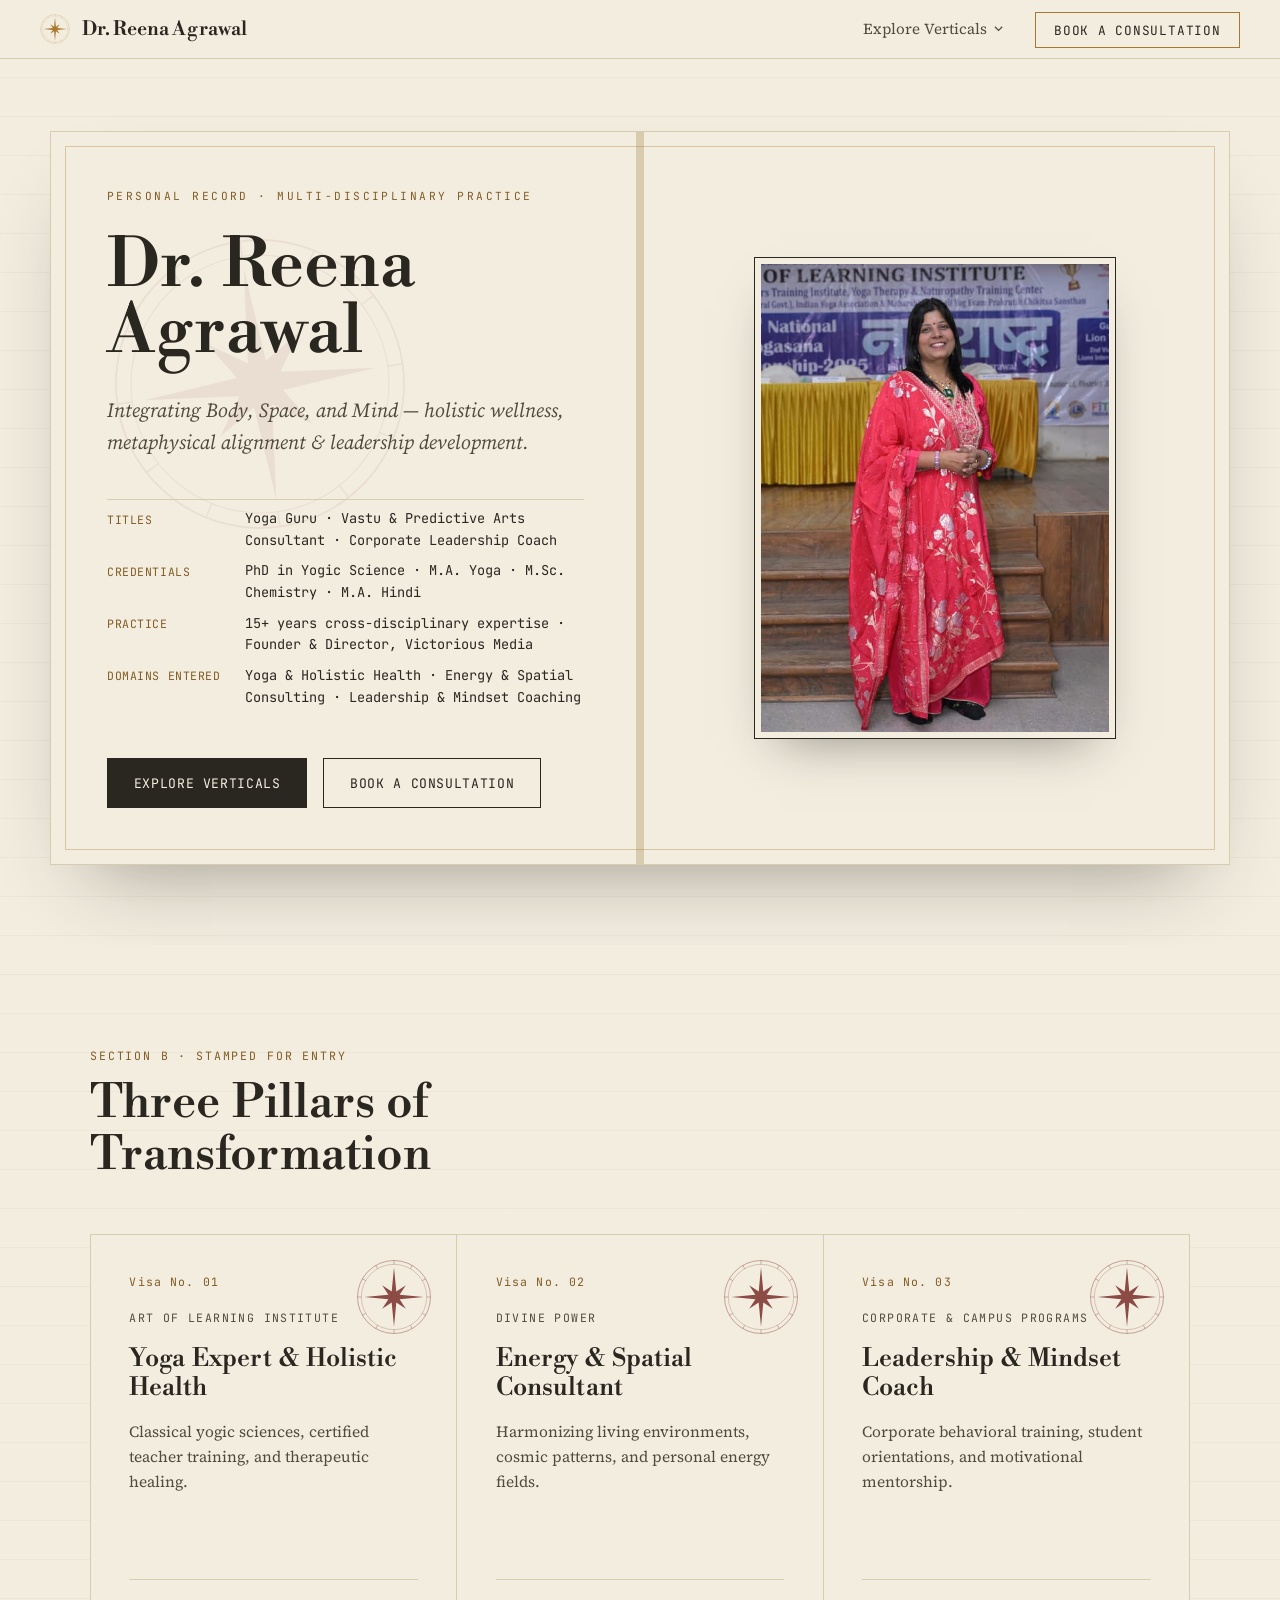
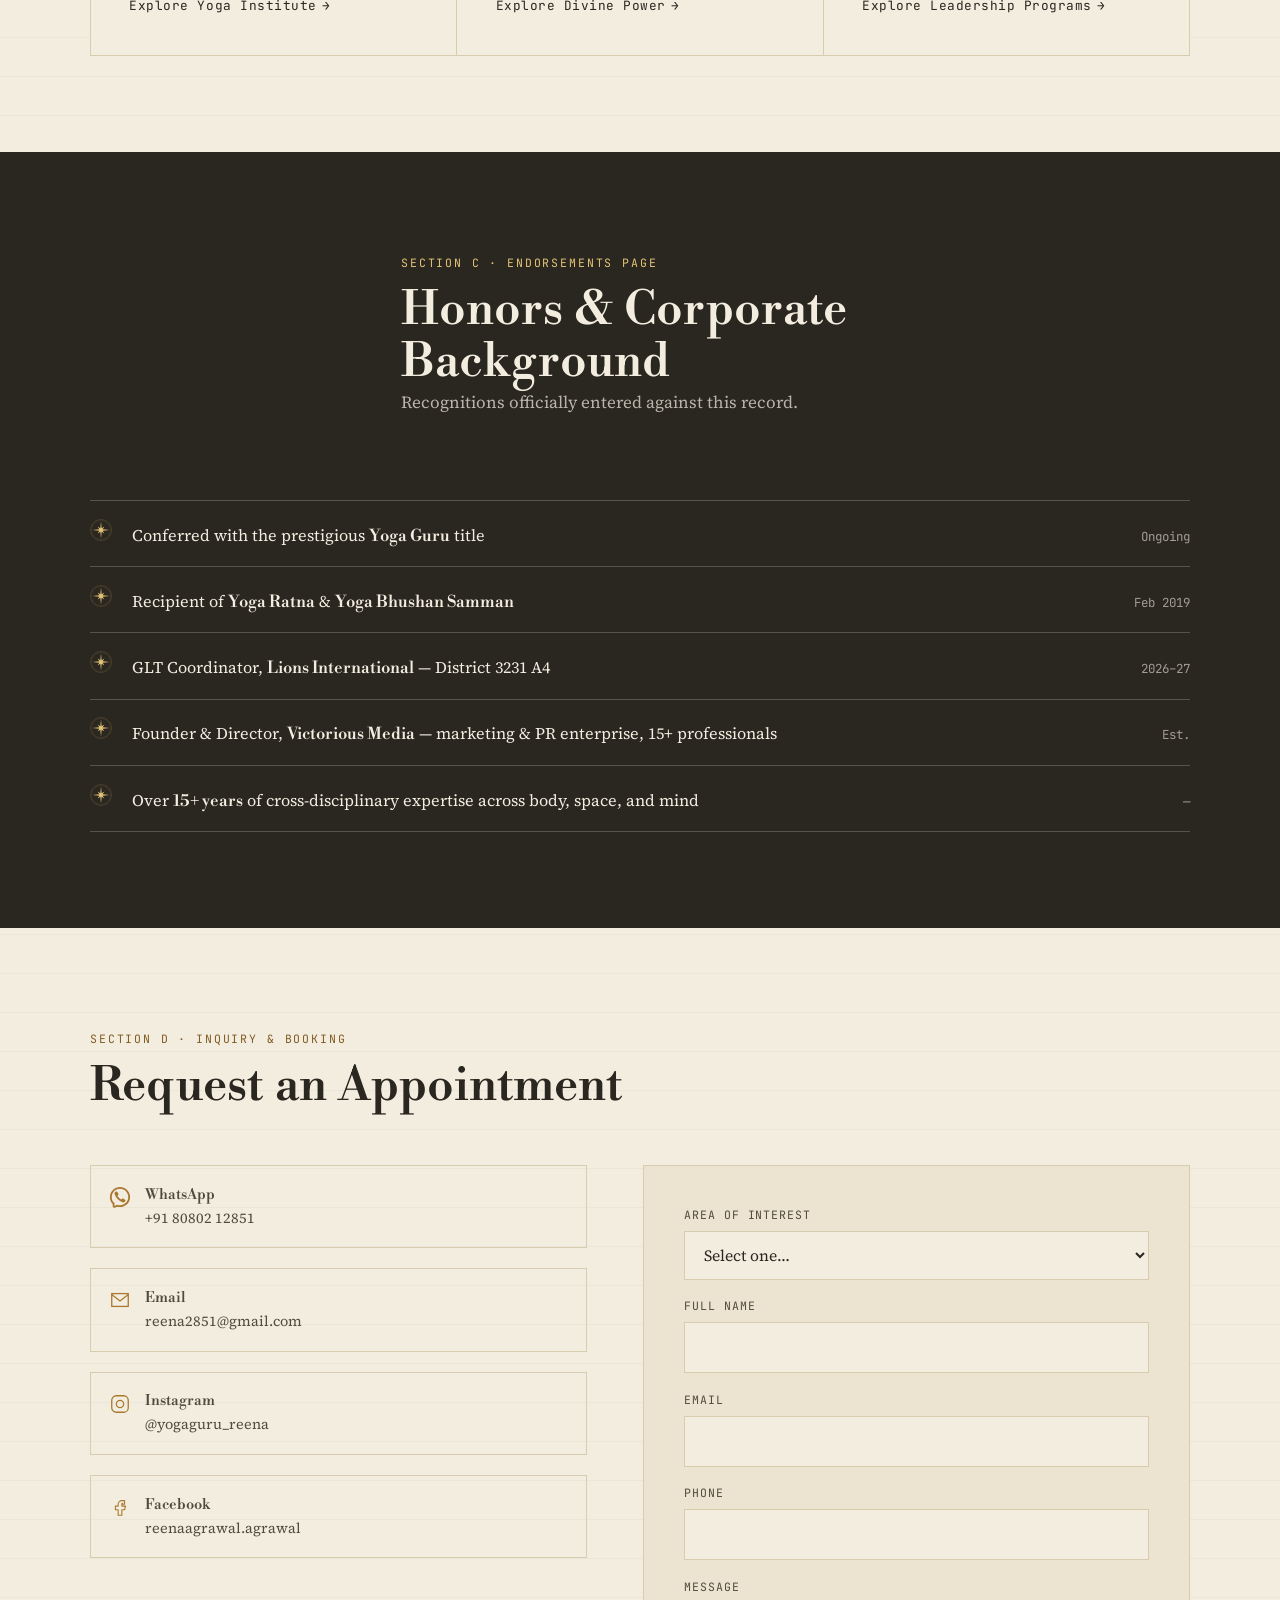
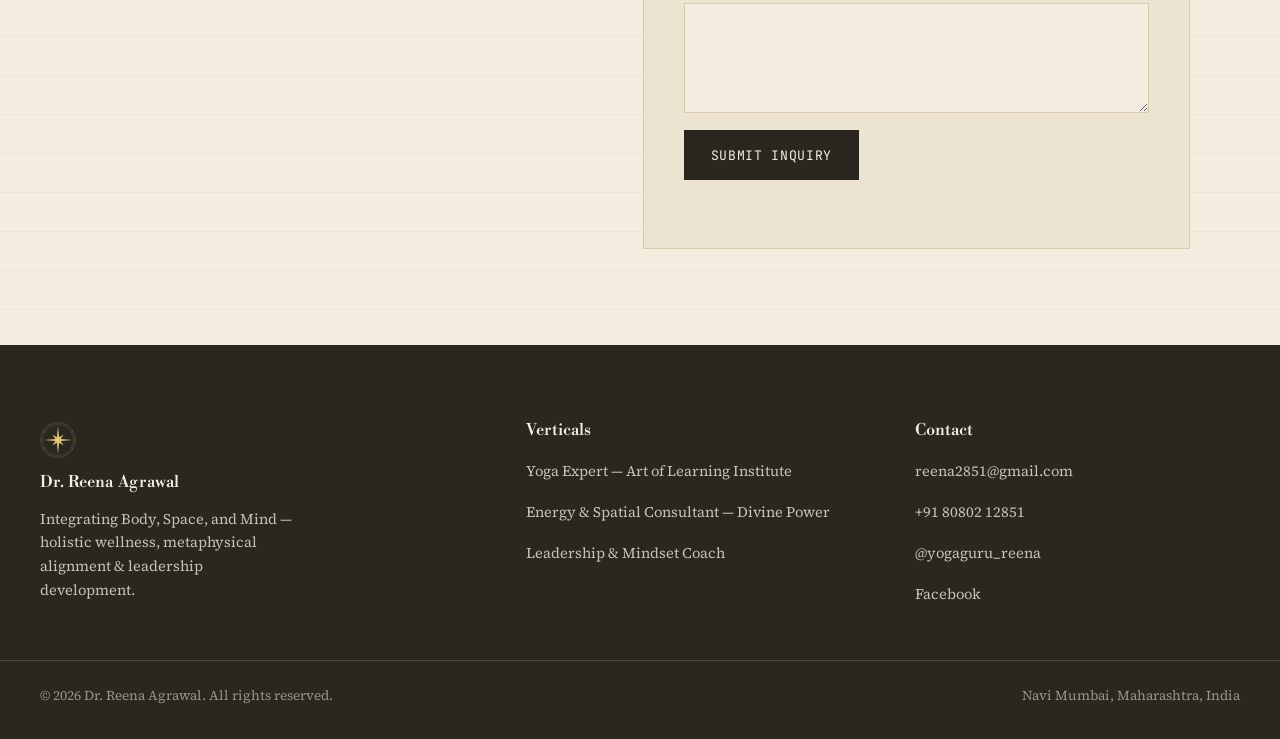
==== commit 5d13ddb6: "Swap display font to Libre Bodoni, add favicon, drop endorsement note - Display face Bodoni Moda -> " ====
--- a/index.html
+++ b/index.html
@@ -5,10 +5,12 @@
 <meta name="viewport" content="width=device-width, initial-scale=1.0">
 <title>Dr. Reena Agrawal | Yoga Guru, Energy Consultant &amp; Leadership Coach</title>
 <meta name="description" content="Dr. Reena Agrawal — Yoga Guru, Vastu &amp; predictive-arts consultant, and corporate leadership coach. Explore the Art of Learning Institute, Divine Power, and leadership programs.">
-<link rel="icon" href="data:,">
+<link rel="icon" href="assets/img/favicon-32.png" sizes="32x32" type="image/png">
+<link rel="icon" href="assets/img/favicon.svg" type="image/svg+xml">
+<link rel="apple-touch-icon" href="assets/img/apple-touch-icon.png">
 <link rel="preconnect" href="https://fonts.googleapis.com">
 <link rel="preconnect" href="https://fonts.gstatic.com" crossorigin>
-<link rel="stylesheet" href="https://fonts.googleapis.com/css2?family=Bodoni+Moda:ital,opsz,wght@0,6..96,400..700;1,6..96,400..700&amp;family=Source+Serif+4:ital,opsz,wght@0,8..60,400;0,8..60,500;0,8..60,600;1,8..60,400&amp;family=JetBrains+Mono:wght@400;500;600&amp;display=swap">
+<link rel="stylesheet" href="https://fonts.googleapis.com/css2?family=Libre+Bodoni:ital,wght@0,400..700;1,400..700&amp;family=Source+Serif+4:ital,opsz,wght@0,8..60,400;0,8..60,500;0,8..60,600;1,8..60,400&amp;family=JetBrains+Mono:wght@400;500;600&amp;display=swap">
 <link rel="stylesheet" href="assets/css/base.css">
 <link rel="stylesheet" href="assets/css/root.css">
 </head>
@@ -17,7 +19,7 @@
 THESIS: A personal brand isn't a portfolio grid — it's a credentialed passport
 granting entry to three domains, refusing the generic three-card hero template.
 OWN-WORLD: Ivory laid paper, charcoal ink, warm-gold foil, a hand-drawn 12-point
-compass-rose seal repeated as the site's colophon; Bodoni Moda display, Source
+compass-rose seal repeated as the site's colophon; Libre Bodoni display, Source
 Serif 4 body, JetBrains Mono for credential data fields.
 STORY: A visitor reads her as an internationally accredited guide, sees the
 three domains as stamped visas she has already been granted passage into, and
--- a/assets/css/root.css
+++ b/assets/css/root.css
@@ -11,7 +11,7 @@
   --gold-foil: #e3c477;
   --stamp-red: #7c2f2a;
 
-  --font-display: "Bodoni Moda", "Times New Roman", serif;
+  --font-display: "Libre Bodoni", "Bodoni 72", Didot, "Times New Roman", serif;
   --font-body: "Source Serif 4", Georgia, serif;
   --font-mono: "JetBrains Mono", ui-monospace, monospace;
 
@@ -37,7 +37,9 @@
 h1, h2, h3, h4 {
   font-family: var(--font-display);
   font-weight: 500;
-  letter-spacing: -0.01em;
+  letter-spacing: 0;
+  word-spacing: 0.08em;
+  line-height: 1.12;
   color: var(--charcoal);
 }
 
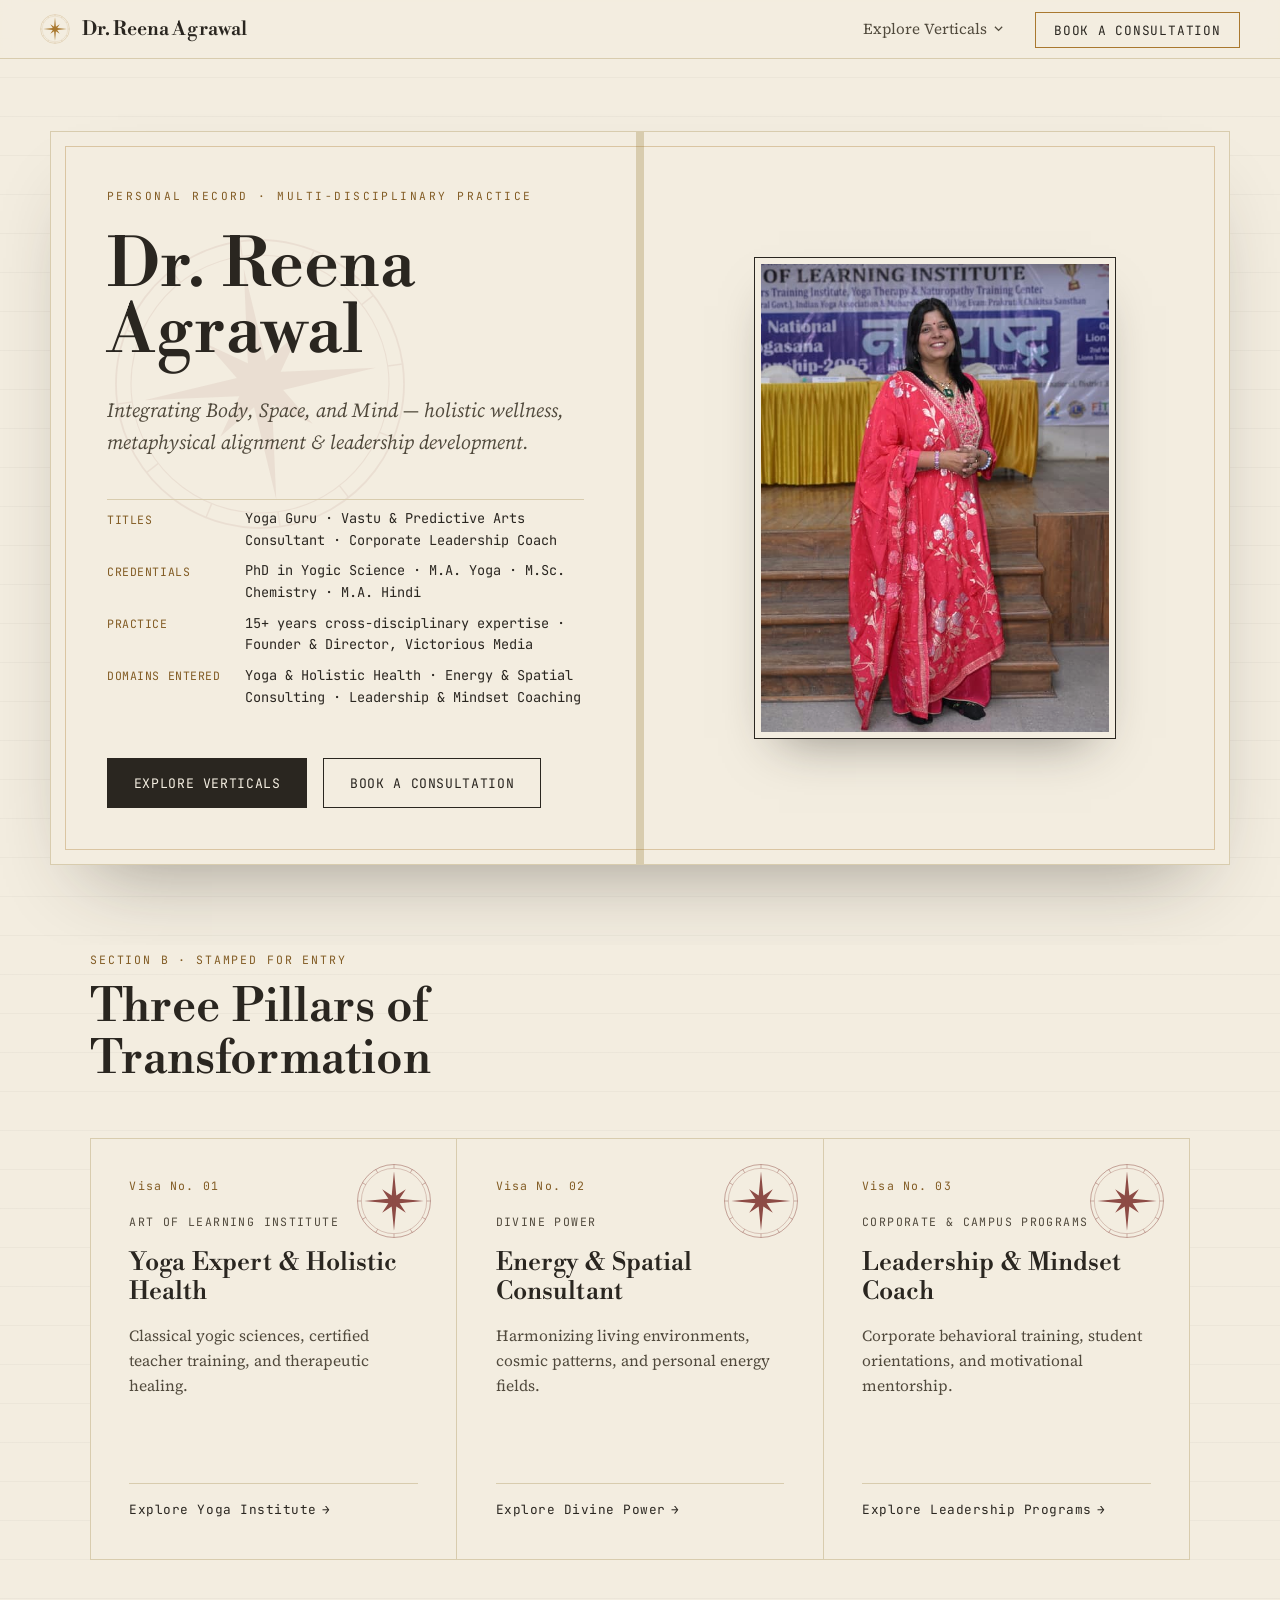
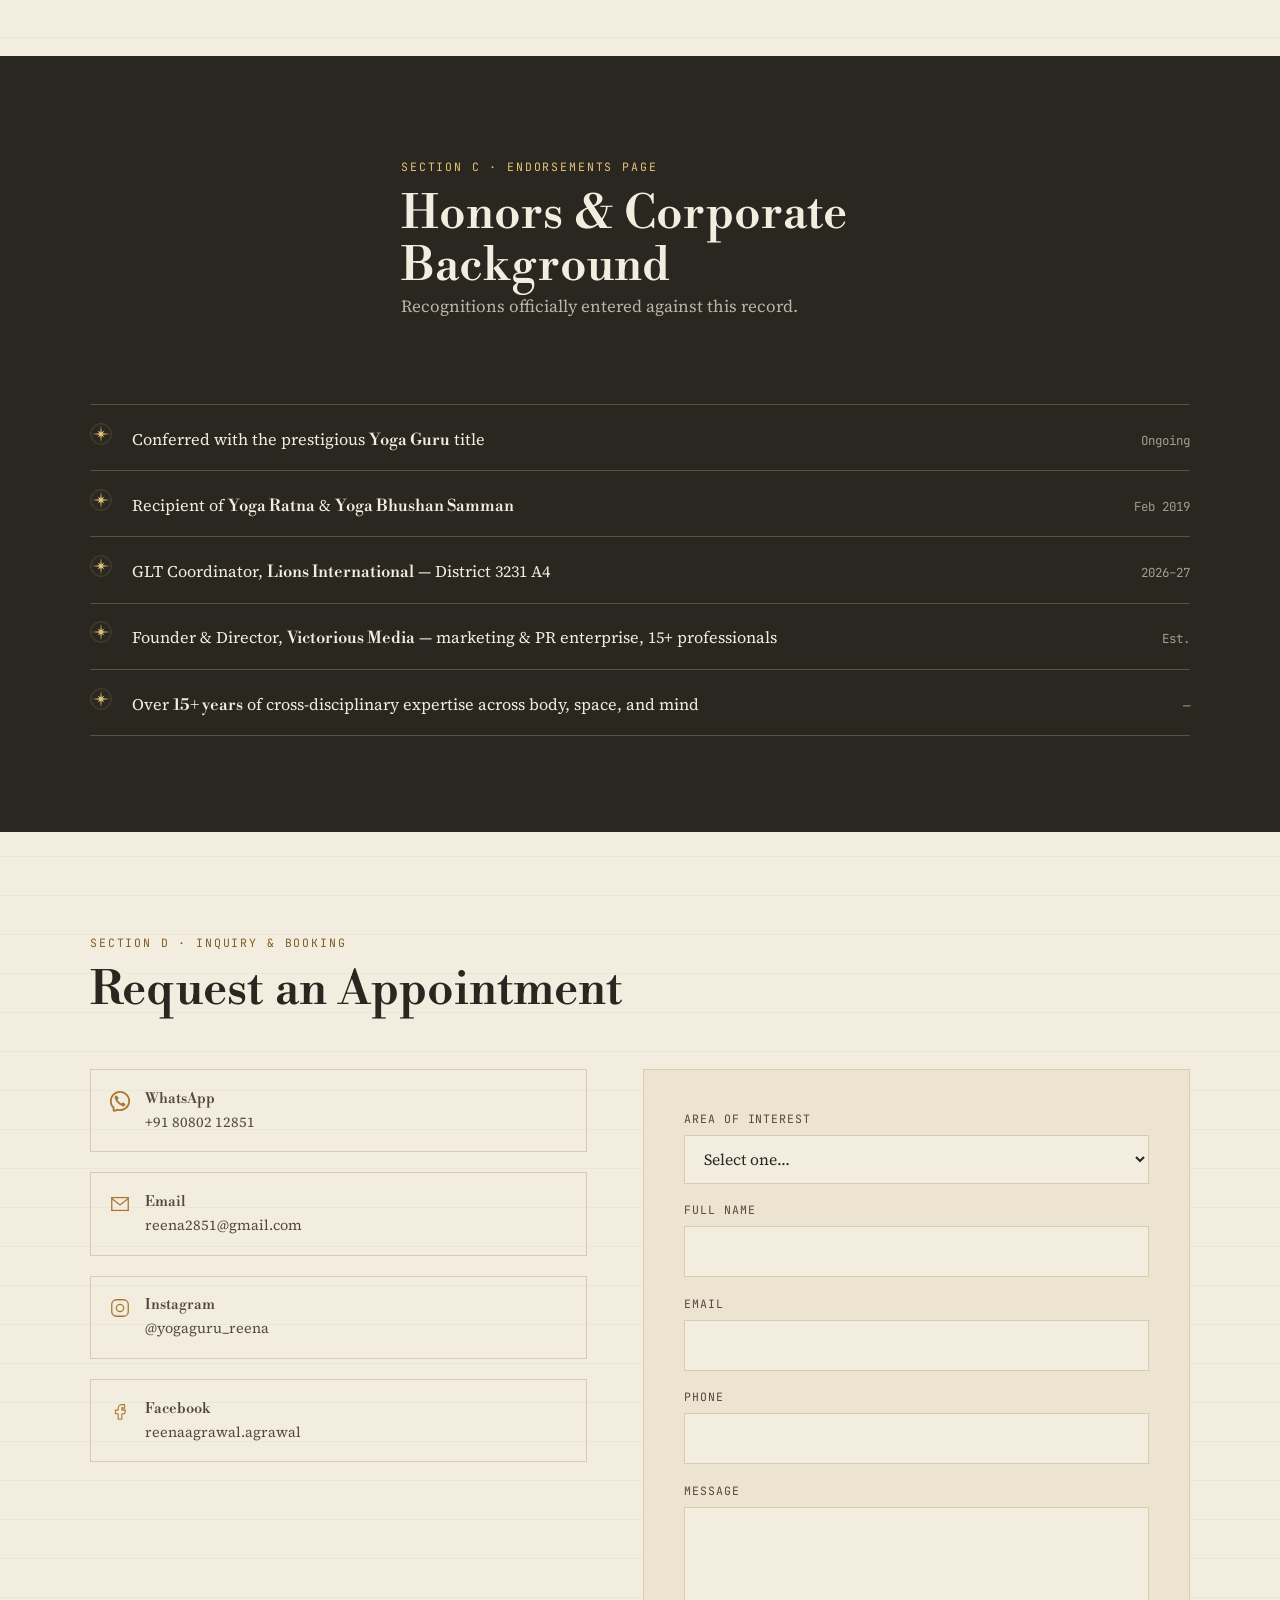
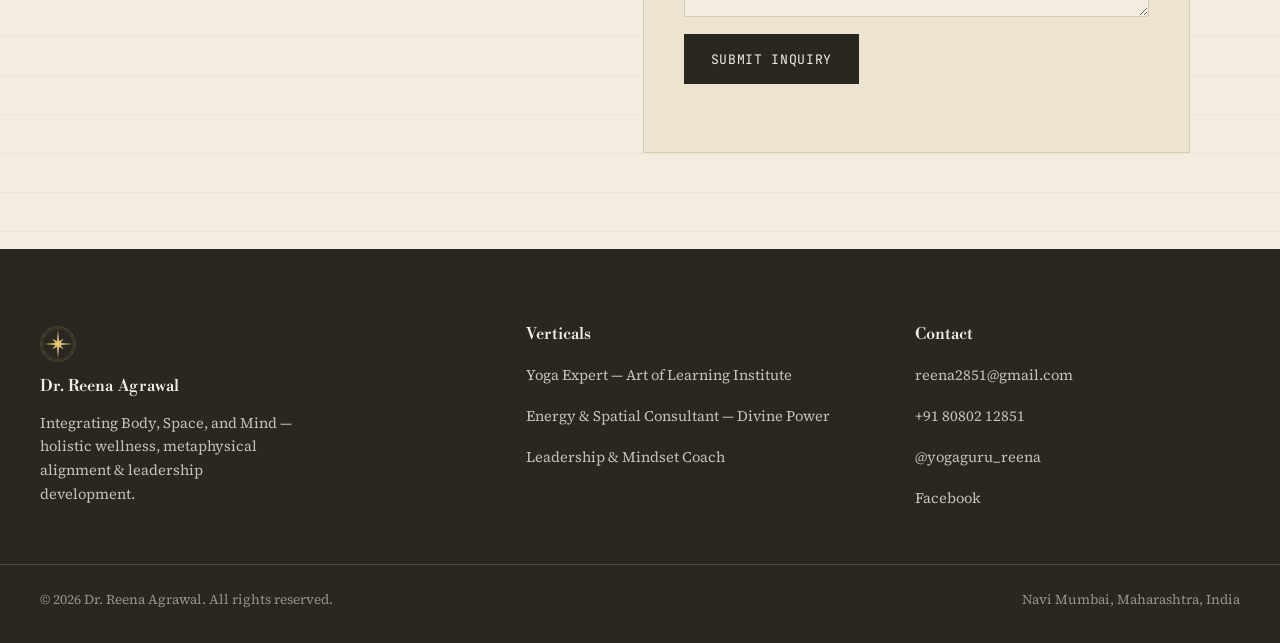
==== commit fa9f3ea3: "Fix doubled section gaps, mobile menu header, overflow, tap targets and small text - base.css: stop " ====
--- a/index.html
+++ b/index.html
@@ -13,6 +13,7 @@
 <link rel="stylesheet" href="https://fonts.googleapis.com/css2?family=Libre+Bodoni:ital,wght@0,400..700;1,400..700&amp;family=Source+Serif+4:ital,opsz,wght@0,8..60,400;0,8..60,500;0,8..60,600;1,8..60,400&amp;family=JetBrains+Mono:wght@400;500;600&amp;display=swap">
 <link rel="stylesheet" href="assets/css/base.css">
 <link rel="stylesheet" href="assets/css/root.css">
+<link rel="stylesheet" href="assets/css/mobile.css">
 </head>
 <body>
 <!--
@@ -226,7 +227,7 @@
         </a>
       </div>
 
-      <form class="form-card" data-lead-form="index.html" action="https://formspree.io/f/YOUR_FORM_ID" method="POST">
+      <form class="form-card" data-lead-form="index.html" action="https://formspree.io/f/xppwbbdp" method="POST">
         <div class="field">
           <label for="interest">Area of Interest</label>
           <select id="interest" name="Category" required>
@@ -242,7 +243,7 @@
         </div>
         <div class="field">
           <label for="email">Email</label>
-          <input id="email" name="Email" type="email" required>
+          <input id="email" name="email" type="email" autocomplete="email" required>
         </div>
         <div class="field">
           <label for="phone">Phone</label>
--- a/assets/css/base.css
+++ b/assets/css/base.css
@@ -188,7 +188,7 @@
 }
 
 @media (max-width: 860px) {
-  .nav-toggle { display: inline-flex; align-items: center; justify-content: center; min-width: 44px; min-height: 44px; }
+  .nav-toggle { display: inline-flex; align-items: center; justify-content: center; min-width: 44px; min-height: 44px; position: relative; z-index: 1; }
 
   .nav-menu > li > a,
   .nav-dropdown-trigger {
@@ -205,7 +205,7 @@
     flex-direction: column;
     align-items: stretch;
     justify-content: flex-start;
-    padding: 5.5rem 1.75rem 2rem;
+    padding: 4.75rem 1.75rem 2rem;
     transform: translateX(100%);
     transition: transform 0.35s ease;
     overflow-y: auto;
@@ -240,6 +240,18 @@
   }
 }
 
+/* ---------- Section rhythm ----------
+   Every .section pads top and bottom equally, so two stacked on the page
+   normal background doubled the gap between them (and likewise a plain hero
+   above a plain section). Only the first of a pair keeps its padding; banded
+   sections (own background) keep theirs so the band edge has room. */
+.section + .section:not(.contact-band):not(.booking-band),
+.hero + .section,
+.radar-hero + .section,
+.instrument-hero + .section {
+  padding-top: 0;
+}
+
 /* ---------- Shared footer skeleton ---------- */
 
 .site-footer {
@@ -283,6 +295,7 @@
 /* ---------- Shared form + button sizing ---------- */
 
 .btn { min-height: 44px; }
+.btn:disabled { opacity: 0.6; cursor: progress; }
 
 /* Grid tracks default to min-content; a long <option> would otherwise
    push the whole contact column past a phone's edge. */
--- a/assets/css/root.css
+++ b/assets/css/root.css
@@ -248,7 +248,7 @@
     grid-template-columns: 1fr;
     background: var(--ivory);
   }
-  .passport-photo { margin: 0 auto clamp(1.75rem, 4vw, 3rem); order: -1; aspect-ratio: 16/10; }
+  .passport-photo { margin: 2rem auto clamp(1.75rem, 4vw, 3rem); order: -1; width: min(calc(100% - 4rem), 340px); }
 }
 
 /* ---------------- Section shell ---------------- */
@@ -466,7 +466,7 @@
 }
 
 .form-status[data-state="notice"] { color: var(--stamp-red); }
-.form-status[data-state="pending"] { color: var(--gold); }
+.form-status[data-state="pending"] { color: var(--gold-ink); }
 
 /* ---------------- Footer ---------------- */
 
--- a/assets/css/mobile.css
+++ b/assets/css/mobile.css
@@ -0,0 +1,35 @@
+/* Phone-only refinements shared by all four pages. Loaded after each page's
+   own stylesheet so these win at equal specificity. Nothing here applies
+   above 860px, so desktop is untouched. */
+
+@media (max-width: 860px) {
+  /* The closed off-canvas menu is fixed and parked past the right edge.
+     Chromium on Android counts it toward page width, so the page can be
+     panned sideways. `clip` (unlike `hidden`) makes no scroll container,
+     so the sticky header keeps working. */
+  html, body { overflow-x: clip; }
+
+  /* Tap targets: 44px minimum. */
+  .site-brand,
+  .visa-panel__link,
+  .site-footer a {
+    display: inline-flex;
+    align-items: center;
+    min-height: 44px;
+  }
+
+  /* Small mono labels: 12px and up (they sat at 11.2-11.5px). */
+  .eyebrow-mono,
+  .field label,
+  .folio-badge,
+  .tally-plate__label,
+  .credential-plate__label,
+  .contact-card__range,
+  .visa-panel__no,
+  .visa-panel__brand,
+  .bio-data__type,
+  .bio-data__fields dt,
+  .bearing-block__deg small {
+    font-size: 0.78rem;
+  }
+}
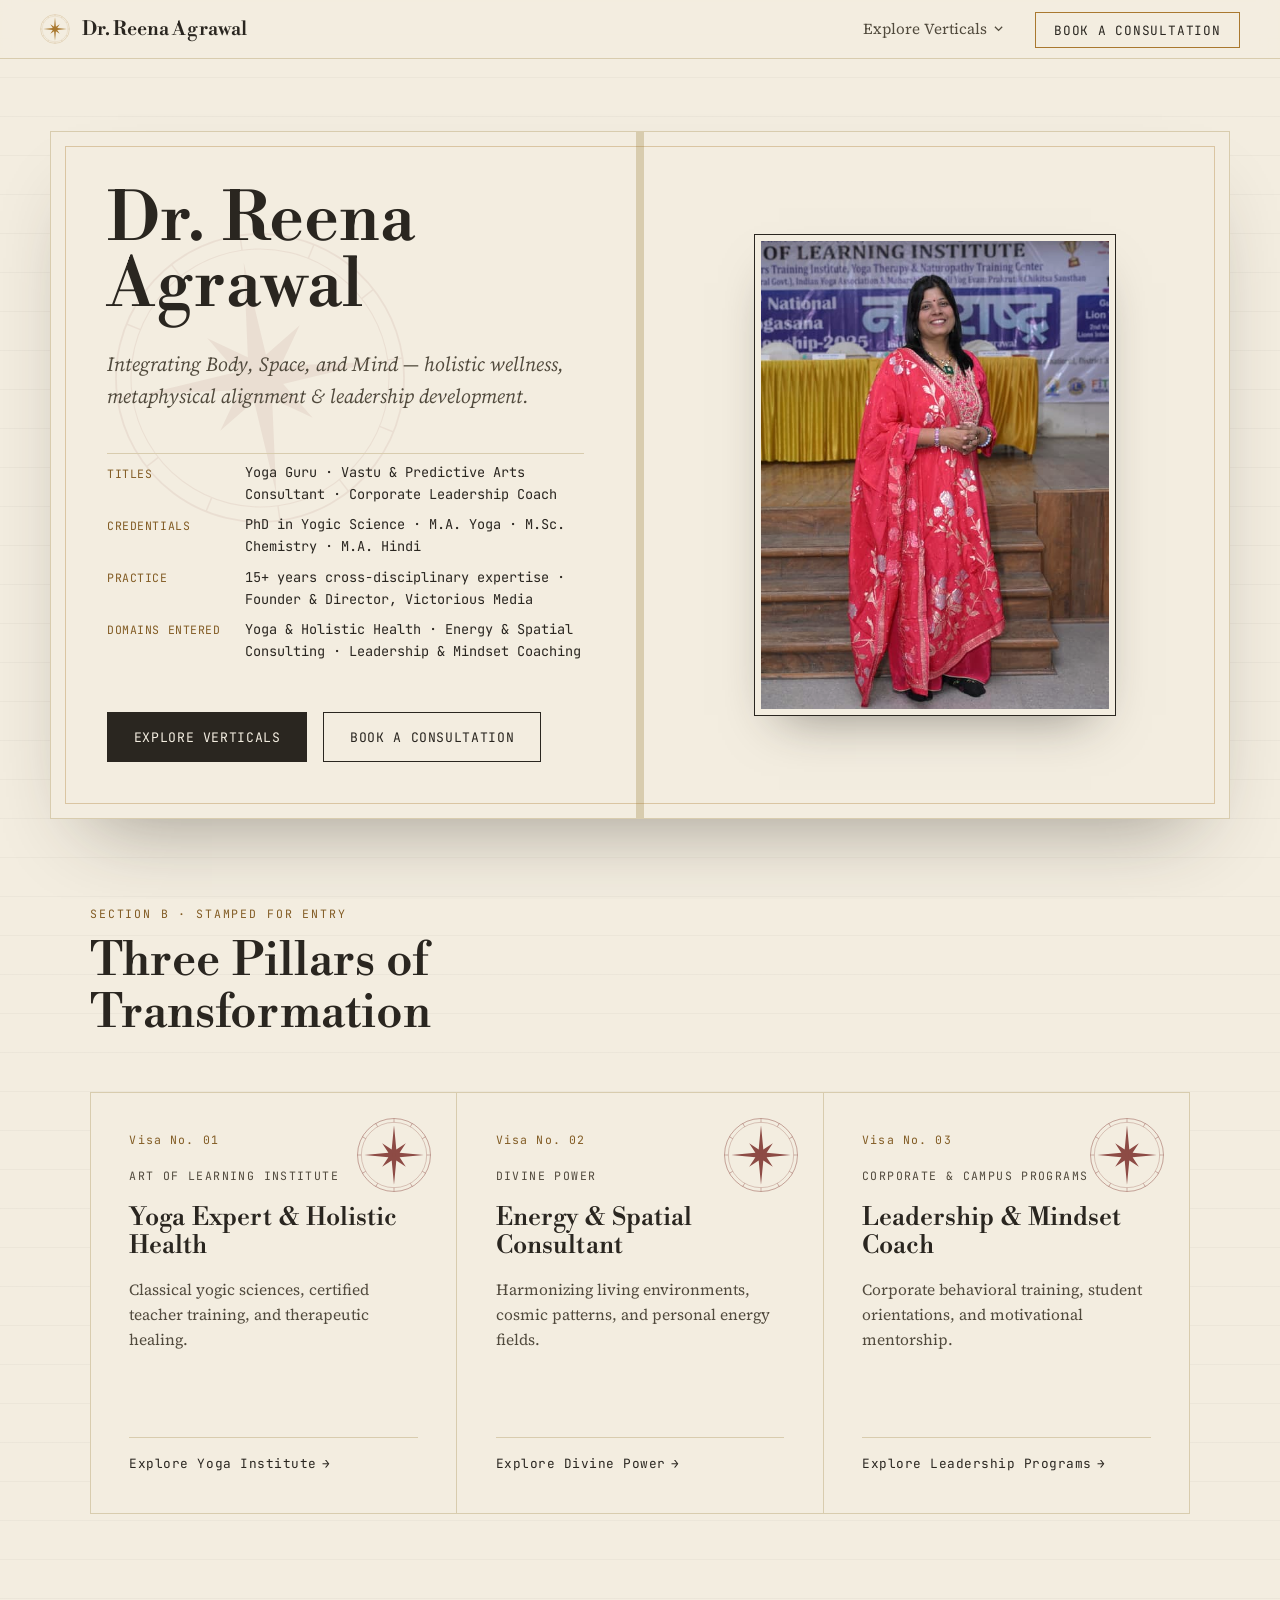
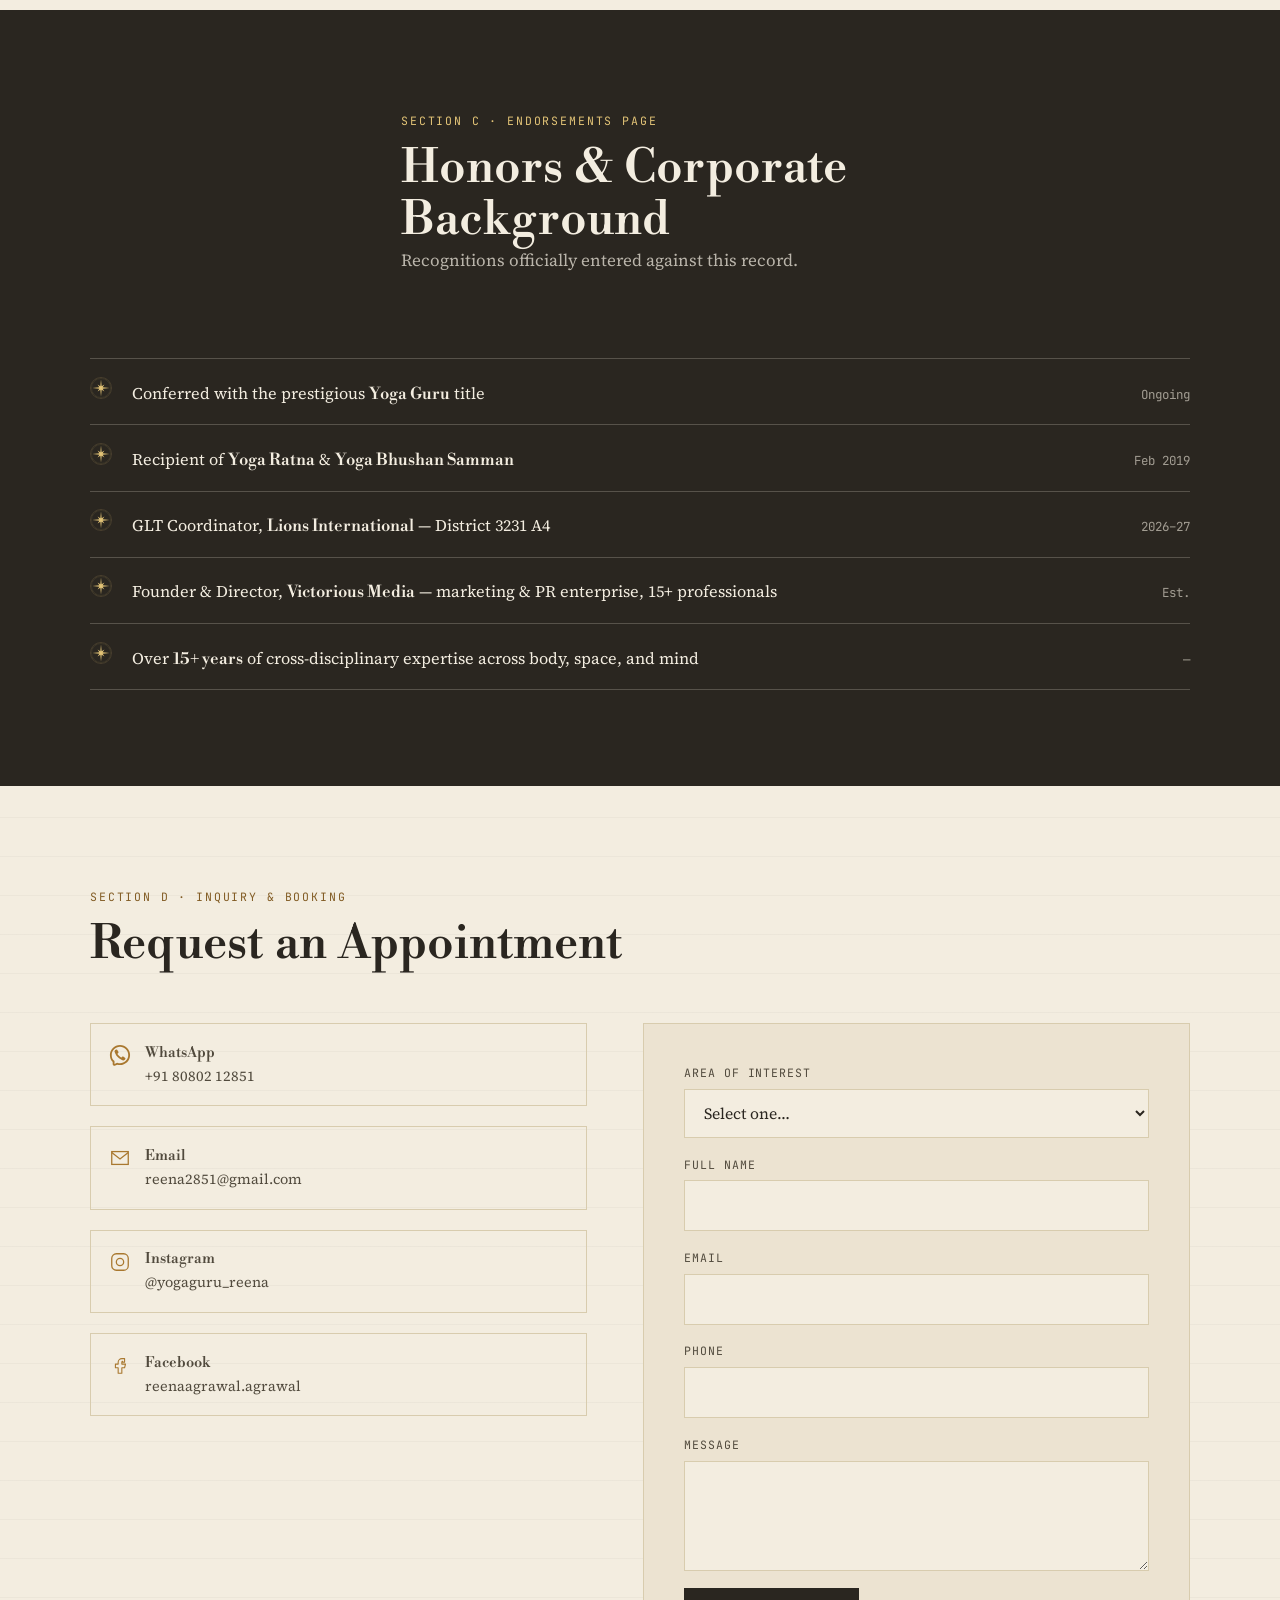
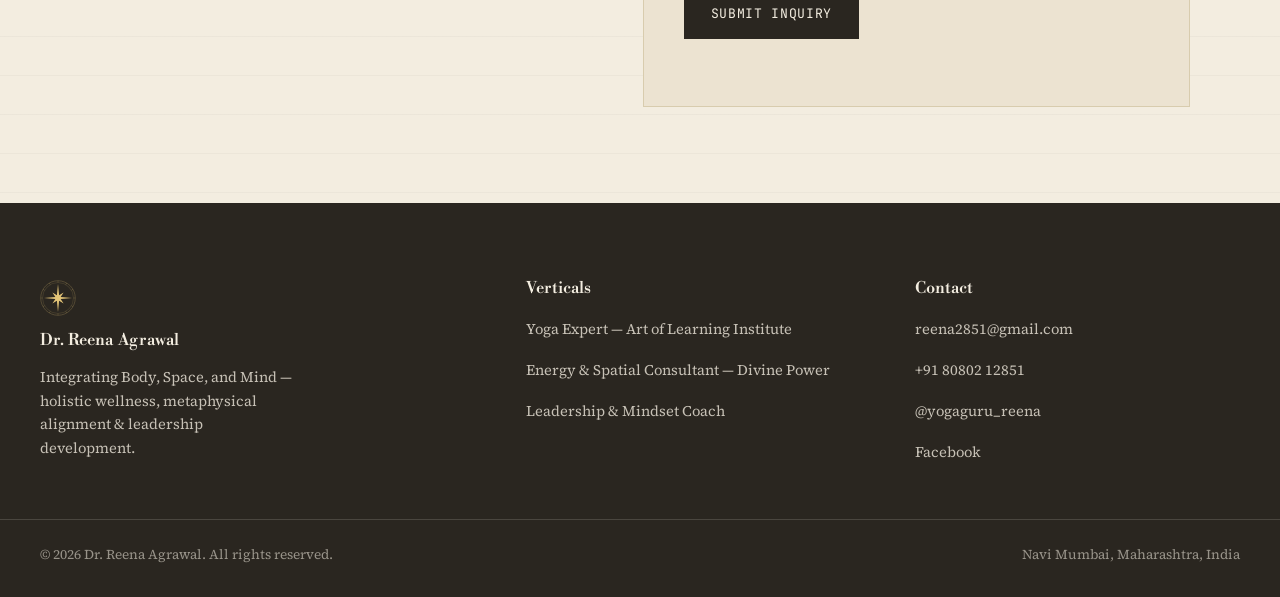
==== commit 1f3002cd: "Remove 'Personal Record' label from home hero Co-Authored-By: Claude Sonnet 5.5 <noreply@anthropic.c" ====
--- a/index.html
+++ b/index.html
@@ -98,7 +98,6 @@
       <svg class="passport-seal seal-mark"><use href="#seal-mark"></use></svg>
 
       <div class="bio-data">
-        <span class="bio-data__type">Personal Record &middot; Multi-Disciplinary Practice</span>
         <h1 class="bio-data__name">Dr. Reena<br>Agrawal</h1>
         <p class="bio-data__tagline">Integrating Body, Space, and Mind — holistic wellness, metaphysical alignment &amp; leadership development.</p>
 
--- a/assets/css/root.css
+++ b/assets/css/root.css
@@ -155,14 +155,6 @@
   gap: 1.75rem;
 }
 
-.bio-data__type {
-  font-family: var(--font-mono);
-  font-size: 0.7rem;
-  letter-spacing: 0.22em;
-  text-transform: uppercase;
-  color: var(--gold-ink);
-}
-
 .bio-data__name {
   font-size: clamp(2.4rem, 6vw, 4.2rem);
   line-height: 0.98;
@@ -244,11 +236,21 @@
 }
 
 @media (max-width: 860px) {
+  /* The text block dissolves into the grid so the photo can sit between the
+     name/tagline and the details. Its padding and gap move to the spread. */
   .passport-spread {
     grid-template-columns: 1fr;
     background: var(--ivory);
+    padding: clamp(2rem, 5vw, 3.5rem);
+    row-gap: 1.75rem;
   }
-  .passport-photo { margin: 2rem auto clamp(1.75rem, 4vw, 3rem); order: -1; width: min(calc(100% - 4rem), 340px); }
+  .bio-data { display: contents; }
+  .bio-data > * { position: relative; z-index: 2; }
+  .bio-data__name { order: 2; }
+  .bio-data__tagline { order: 3; }
+  .passport-photo { margin: 0.25rem auto; order: 4; width: min(100%, 340px); }
+  .bio-data__fields { order: 5; }
+  .hero-ctas { order: 6; }
 }
 
 /* ---------------- Section shell ---------------- */
--- a/assets/css/mobile.css
+++ b/assets/css/mobile.css
@@ -27,7 +27,6 @@
   .contact-card__range,
   .visa-panel__no,
   .visa-panel__brand,
-  .bio-data__type,
   .bio-data__fields dt,
   .bearing-block__deg small {
     font-size: 0.78rem;
